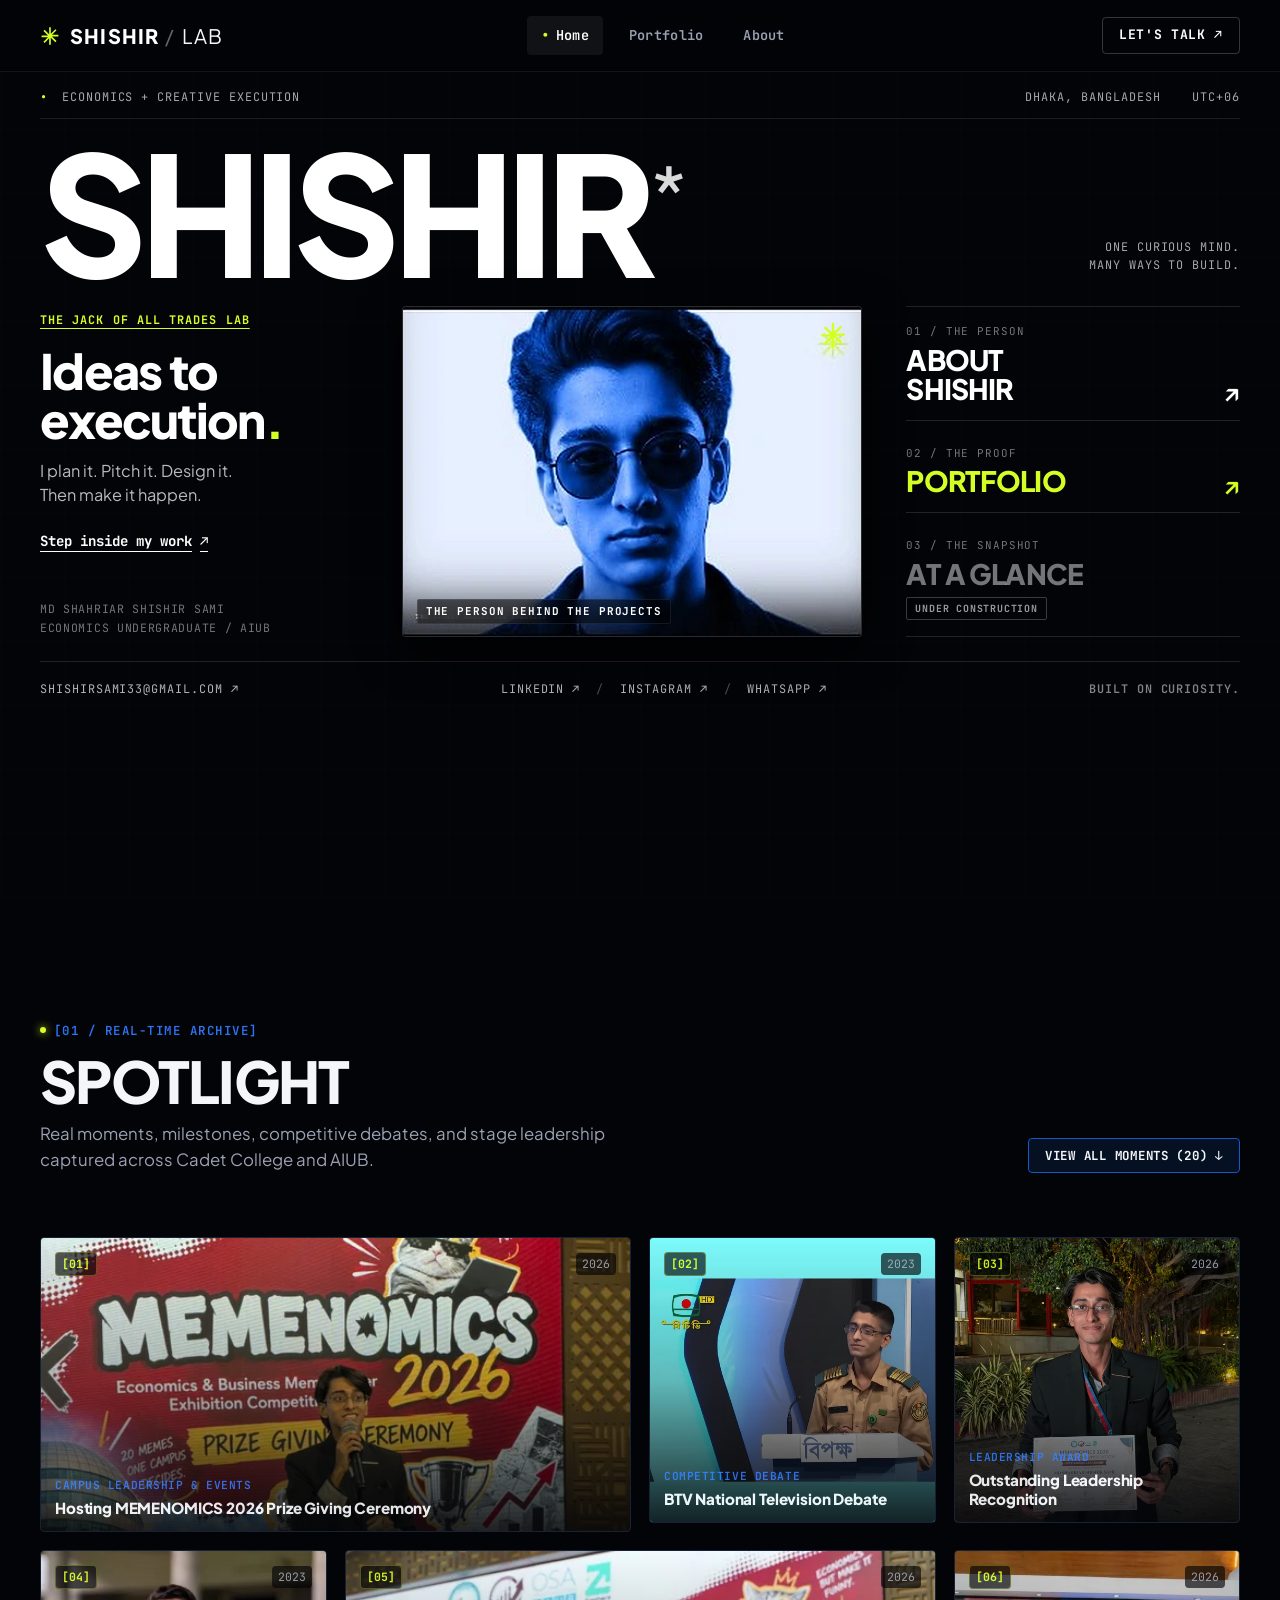
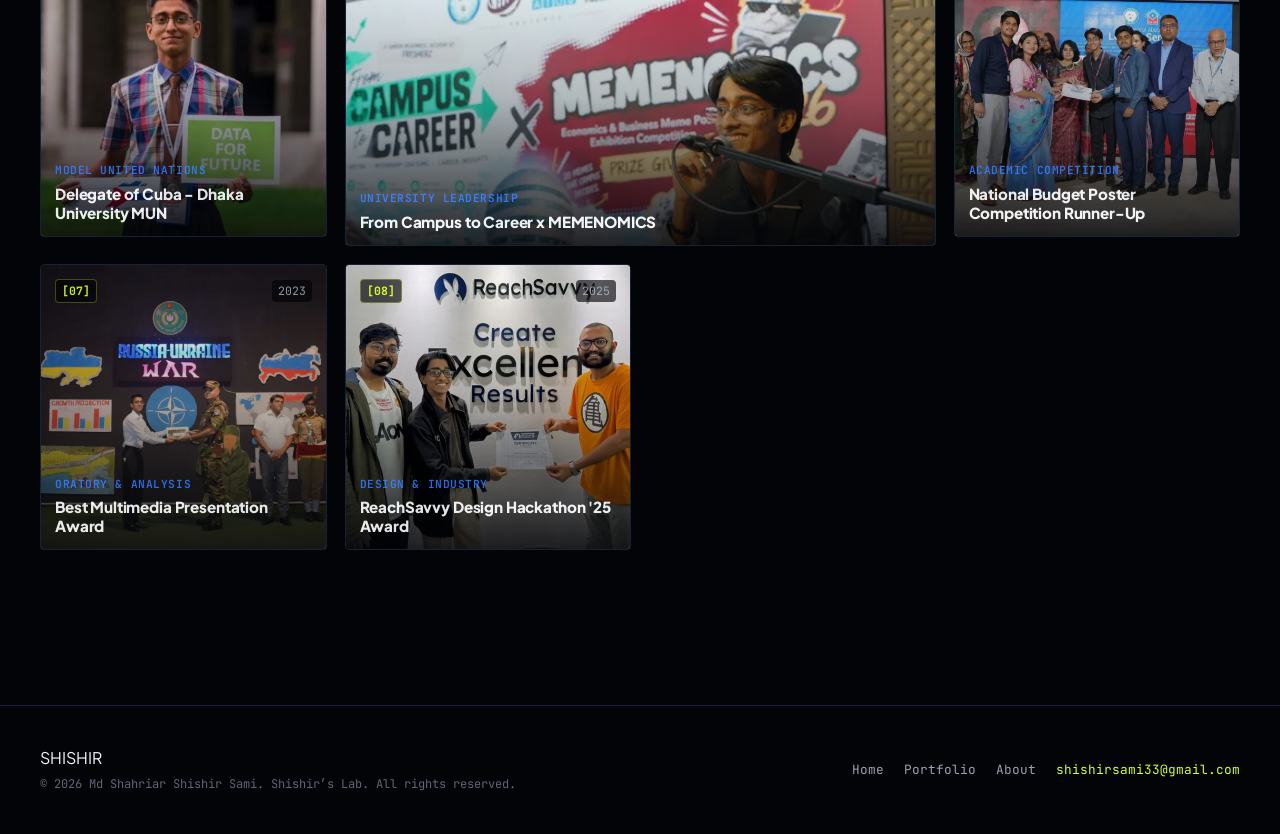
==== index.html @ 71275b8f "feat: complete launch-ready Shishir's Lab portfolio website with editorial landing page, full metada" ====
<!DOCTYPE html>
<html lang="en">
<head>
  <meta charset="UTF-8">
  <meta name="viewport" content="width=device-width, initial-scale=1.0">
  <title>Md Shahriar Shishir Sami — Shishir’s Lab</title>
  <meta name="description" content="Personal creative lab and portfolio of Md Shahriar Shishir Sami (Shishir). Economics undergraduate, strategy coordinator, debater, and creative director based in Dhaka, Bangladesh.">
  <meta name="keywords" content="Md Shahriar Shishir Sami, Shishir Sami, Shishir's Lab, Portfolio, Economics, AIUB, Creative Direction, Digital Operations, Research, Dhaka Bangladesh">
  <meta name="author" content="Md Shahriar Shishir Sami">
  <meta name="robots" content="index, follow">
  <link rel="canonical" href="https://www.shishirsami.com/">
  <meta name="theme-color" content="#030407">

  <!-- Launch-Ready Favicons -->
  <link rel="icon" type="image/svg+xml" href="favicon.svg">
  <link rel="icon" type="image/png" sizes="32x32" href="favicon-32x32.png">
  <link rel="icon" type="image/png" sizes="192x192" href="favicon.png">
  <link rel="apple-touch-icon" sizes="180x180" href="apple-touch-icon.png">
  <link rel="shortcut icon" href="favicon.ico">
  
  <!-- Open Graph / Facebook -->
  <meta property="og:type" content="website">
  <meta property="og:url" content="https://www.shishirsami.com/">
  <meta property="og:site_name" content="Shishir’s Lab">
  <meta property="og:title" content="Md Shahriar Shishir Sami — Shishir’s Lab">
  <meta property="og:description" content="Ideas to execution. Strategy, research, digital operations, and creative direction from Dhaka, Bangladesh.">
  <meta property="og:image" content="https://www.shishirsami.com/assets/img/hero/hero-portrait-editorial.jpg">
  <meta property="og:image:width" content="630">
  <meta property="og:image:height" content="452">
  <meta property="og:locale" content="en_US">
  
  <!-- Twitter Card -->
  <meta name="twitter:card" content="summary_large_image">
  <meta name="twitter:url" content="https://www.shishirsami.com/">
  <meta name="twitter:title" content="Md Shahriar Shishir Sami — Shishir’s Lab">
  <meta name="twitter:description" content="Ideas to execution. Strategy, research, digital operations, and creative direction from Dhaka, Bangladesh.">
  <meta name="twitter:image" content="https://www.shishirsami.com/assets/img/hero/hero-portrait-editorial.jpg">
  
  <link rel="stylesheet" href="css/style.css">
  <link rel="preconnect" href="https://fonts.googleapis.com">
  <link rel="preconnect" href="https://fonts.gstatic.com" crossorigin>
  <link href="https://fonts.googleapis.com/css2?family=JetBrains+Mono:wght@400;500;600;700;800&family=Plus+Jakarta+Sans:ital,wght@0,400;0,500;0,600;0,700;0,800;0,900;1,800;1,900&display=swap" rel="stylesheet">
</head>
<body class="page-home">

  <!-- Skippable Entrance Animation Overlay -->
  <div id="entranceOverlay" class="entrance-overlay" role="dialog" aria-modal="true" aria-label="Entrance Animation">
    <div class="entrance-card">
      <span class="entrance-sys">[SYS // INITIALIZE]</span>
      <h1 class="entrance-title">Entering Shishir’s Lab</h1>
      <p class="entrance-sub">Ideas to execution.</p>
      <div class="entrance-progress">
        <div class="entrance-bar"></div>
      </div>
      <button id="skipEntranceBtn" class="btn-skip-entrance" aria-label="Skip entrance animation">Skip Animation [ESC]</button>
    </div>
  </div>

  <!-- Site Navigation Header -->
  <header class="site-header" role="banner">
    <div class="container nav-container">
      
      <!-- Brand with Lime Spark -->
      <a href="index.html" class="brand-link" aria-label="Shishir's Lab Home">
        <svg class="brand-spark" viewBox="0 0 24 24" fill="#D4FF24" width="20" height="20" aria-hidden="true">
          <path d="M11 1.5h2v7.7l5.45-5.45 1.41 1.41-5.45 5.45h7.69v2h-7.7l5.46 5.46-1.41 1.41-5.46-5.46V22.5h-2v-7.7l-5.46 5.46-1.41-1.41 5.46-5.46H1.9v-2h7.7L4.14 5.92 5.55 4.51 11 9.96V1.5z"/>
        </svg>
        <span class="brand-text"><strong>SHISHIR</strong> <span class="brand-slash">/</span> LAB</span>
      </a>

      <!-- Primary Nav -->
      <nav class="nav-links" role="navigation" aria-label="Primary Navigation">
        <a href="index.html" class="nav-item active" aria-current="page"><span class="nav-dot">•</span> Home</a>
        <a href="portfolio.html" class="nav-item">Portfolio</a>
        <a href="about.html" class="nav-item">About</a>
      </nav>

      <!-- Right Action CTA -->
      <div class="nav-actions">
        <a href="mailto:shishirsami33@gmail.com" class="btn-nav-talk">Let's talk ↗</a>
      </div>

      <button class="mobile-nav-toggle" aria-label="Toggle Navigation Menu" aria-expanded="false">
        <span></span>
        <span></span>
        <span></span>
      </button>
    </div>
  </header>

  <main id="mainContent">
    
    <!-- Hero Section (Faithfully matching editorial reference) -->
    <section class="hero-section hero-section-editorial" aria-label="Hero Introduction">
      <div class="container hero-container-wide">
        
        <!-- 1. Masthead Strip -->
        <div class="hero-masthead-strip">
          <div class="strip-left">
            <span class="strip-bullet">•</span> ECONOMICS + CREATIVE EXECUTION
          </div>
          <div class="strip-right">
            DHAKA, BANGLADESH &nbsp;&nbsp; UTC+06
          </div>
        </div>

        <!-- 2. Giant Wordmark Row -->
        <div class="hero-wordmark-row">
          <div class="hero-wordmark-left">
            <h1 class="hero-wordmark-text">SHISHIR<span class="hero-wordmark-star">*</span></h1>
          </div>
          <div class="hero-wordmark-right">
            <div class="hero-wordmark-tagline">
              ONE CURIOUS MIND.<br>
              MANY WAYS TO BUILD.
            </div>
          </div>
        </div>

        <!-- 3. Asymmetric 3-Column Editorial Grid -->
        <div class="hero-editorial-grid">
          
          <!-- Column 1: Left Copy & Positioning -->
          <div class="hero-editorial-col hero-col-left">
            <div class="col-left-top">
              <span class="hero-kicker-label">THE JACK OF ALL TRADES LAB</span>
              <h2 class="hero-main-heading">
                Ideas to<br>
                execution<span class="dot-lime">.</span>
              </h2>
              <p class="hero-lead-text">
                I plan it. Pitch it. Design it.<br>
                Then make it happen.
              </p>
              <a href="#spotlight" class="hero-step-link">
                Step inside my work <span>↗</span>
              </a>
            </div>
            
            <div class="col-left-bottom">
              <div class="hero-student-meta">
                MD SHAHRIAR SHISHIR SAMI<br>
                ECONOMICS UNDERGRADUATE / AIUB
              </div>
            </div>
          </div>

          <!-- Column 2: Center Blue Portrait -->
          <div class="hero-editorial-col hero-col-center">
            <div class="hero-portrait-card">
              <picture>
                <source srcset="assets/img/hero/hero-portrait-editorial.webp" type="image/webp">
                <img class="hero-portrait-editorial-img" 
                     src="assets/img/hero/hero-portrait-editorial.jpg" 
                     alt="Md Shahriar Shishir Sami wearing round sunglasses in blue editorial lighting" 
                     width="630" height="452" fetchpriority="high">
              </picture>
              
              <!-- Acid Lime Spark Icon in Top Right -->
              <div class="portrait-spark-overlay" aria-hidden="true">
                <svg viewBox="0 0 24 24" fill="#D4FF24" width="28" height="28">
                  <path d="M11 1.5h2v7.7l5.45-5.45 1.41 1.41-5.45 5.45h7.69v2h-7.7l5.46 5.46-1.41 1.41-5.46-5.46V22.5h-2v-7.7l-5.46 5.46-1.41-1.41 5.46-5.46H1.9v-2h7.7L4.14 5.92 5.55 4.51 11 9.96V1.5z"/>
                </svg>
              </div>

              <!-- Monospace Caption in Bottom Left -->
              <div class="portrait-caption-overlay">
                THE PERSON BEHIND THE PROJECTS
              </div>
            </div>
          </div>

          <!-- Column 3: Right Stacked Choice Cards -->
          <div class="hero-editorial-col hero-col-right">
            
            <!-- Choice 01: About Shishir -->
            <a href="about.html" class="hero-choice-card">
              <span class="choice-tag-mono">01 / THE PERSON</span>
              <div class="choice-title-row">
                <span class="choice-title-lg">ABOUT<br>SHISHIR</span>
                <span class="choice-arrow-icon">↗</span>
              </div>
            </a>

            <!-- Choice 02: Portfolio (Highlighted in Acid Lime) -->
            <a href="portfolio.html" class="hero-choice-card is-portfolio">
              <span class="choice-tag-mono">02 / THE PROOF</span>
              <div class="choice-title-row">
                <span class="choice-title-lg text-lime">PORTFOLIO</span>
                <span class="choice-arrow-icon text-lime">↗</span>
              </div>
            </a>

            <!-- Choice 03: At a Glance (Under Construction State) -->
            <a href="#glance" class="hero-choice-card is-glance" data-open-glance aria-label="Shishir at a Glance - Currently Under Construction">
              <span class="choice-tag-mono">03 / THE SNAPSHOT</span>
              <div class="choice-title-row">
                <span class="choice-title-lg text-muted">AT A GLANCE</span>
              </div>
              <div class="construction-pill">UNDER CONSTRUCTION</div>
            </a>

          </div>

        </div>

        <!-- 4. Hero Bottom Ticker / Bar -->
        <div class="hero-bottom-ticker">
          <div class="ticker-left">
            <a href="mailto:shishirsami33@gmail.com" class="ticker-link">SHISHIRSAMI33@GMAIL.COM ↗</a>
          </div>
          <div class="ticker-center">
            <a href="https://www.linkedin.com/in/shishirsami" target="_blank" rel="noopener noreferrer" class="ticker-link">LINKEDIN ↗</a>
            <span class="ticker-divider">/</span>
            <a href="https://www.instagram.com" target="_blank" rel="noopener noreferrer" class="ticker-link">INSTAGRAM ↗</a>
            <span class="ticker-divider">/</span>
            <a href="https://wa.me/8801816729550" target="_blank" rel="noopener noreferrer" class="ticker-link">WHATSAPP ↗</a>
          </div>
          <div class="ticker-right">
            BUILT ON CURIOSITY.
          </div>
        </div>

      </div>
    </section>

    <!-- Spotlight Section (Immediately Below Hero) -->
    <section id="spotlight" class="section" aria-label="Spotlight Archive">
      <div class="container">
        
        <div class="section-head with-action">
          <div>
            <span class="eyebrow">[01 / REAL-TIME ARCHIVE]</span>
            <h2 class="headline-lg">SPOTLIGHT</h2>
            <p class="section-subline">
              Real moments, milestones, competitive debates, and stage leadership captured across Cadet College and AIUB.
            </p>
          </div>
          <div>
            <button id="toggleAllSpotlightBtn" class="btn btn-secondary btn-sm" aria-label="Expand all 20 spotlight moments">
              View all moments (20) ↓
            </button>
          </div>
        </div>

        <!-- Editorial Photo Grid (Populated dynamically by js/main.js using js/data.js) -->
        <div id="spotlightGrid" class="spotlight-grid" role="region" aria-label="Spotlight Photographs Grid">
          <!-- Populated dynamically -->
        </div>

      </div>
    </section>
  </main>

  <!-- Spotlight Lightbox Modal -->
  <div id="lightboxModal" class="lightbox-modal" role="dialog" aria-modal="true" aria-label="Photo Lightbox Viewer">
    <div class="lightbox-header">
      <span id="lightboxCounter" class="lightbox-counter mono">01 / 20</span>
      <button id="lightboxCloseBtn" class="lightbox-close" aria-label="Close Lightbox [ESC]">
        <svg width="20" height="20" viewBox="0 0 24 24" fill="none" stroke="currentColor" stroke-width="2.5"><path d="M18 6L6 18M6 6l12 12"/></svg>
      </button>
    </div>

    <div class="lightbox-body">
      <button id="lightboxPrevBtn" class="lightbox-nav-btn lightbox-prev" aria-label="Previous Photo [Arrow Left]">
        <svg width="24" height="24" viewBox="0 0 24 24" fill="none" stroke="currentColor" stroke-width="2.5"><path d="M15 18l-6-6 6-6"/></svg>
      </button>

      <div class="lightbox-media-wrapper">
        <img id="lightboxImg" class="lightbox-image" src="" alt="Spotlight photograph">
      </div>

      <button id="lightboxNextBtn" class="lightbox-nav-btn lightbox-next" aria-label="Next Photo [Arrow Right]">
        <svg width="24" height="24" viewBox="0 0 24 24" fill="none" stroke="currentColor" stroke-width="2.5"><path d="M9 18l6-6-6-6"/></svg>
      </button>

      <div class="lightbox-caption-box">
        <h3 id="lightboxTitle" class="lightbox-title"></h3>
        <p id="lightboxDesc" class="lightbox-desc"></p>
      </div>
    </div>
  </div>

  <!-- "Shishir at a Glance" Under Construction Modal -->
  <div id="glanceModal" class="modal-backdrop" role="dialog" aria-modal="true" aria-label="Shishir at a Glance Under Construction Notice">
    <div class="modal-sheet">
      <div class="modal-sheet-header">
        <div style="display: flex; align-items: center; gap: 10px;">
          <span style="font-size: 0.75rem; color: var(--lime); border: 1px solid var(--lime); padding: 2px 8px; border-radius: var(--radius-sm);" class="mono">STATUS: IN DEVELOPMENT</span>
          <h2 class="modal-sheet-title">Shishir at a Glance</h2>
        </div>
        <button class="modal-close-btn" aria-label="Close Modal">✕</button>
      </div>

      <div class="modal-sheet-content">
        <div style="background: var(--bg-surface); border: 1px solid var(--border-subtle); padding: 20px; border-radius: var(--radius-sm);">
          <p class="modal-desc-body" style="margin-bottom: 16px;">
            The interactive executive dashboard and quick-scan data module is currently under construction. In the meantime, you can review verified highlights below or explore the full portfolio and resume:
          </p>

          <div class="modal-meta-grid" style="margin-bottom: 20px;">
            <div class="modal-meta-item">
              <strong>Academic Discipline</strong>
              <span>Economics Undergraduate, AIUB</span>
            </div>
            <div class="modal-meta-item">
              <strong>National Standing</strong>
              <span>3rd Place, Stockholm Junior Water Prize</span>
            </div>
            <div class="modal-meta-item">
              <strong>Campus Leadership</strong>
              <span>Lead Organizer, MEMENOMICS 2026 (700+ Students)</span>
            </div>
            <div class="modal-meta-item">
              <strong>Verified Assets</strong>
              <span>152 Documented Projects, Pitch Decks &amp; Systems</span>
            </div>
          </div>

          <div class="modal-action-bar">
            <a href="portfolio.html" class="btn btn-primary btn-sm">Explore Portfolio (152 Items) →</a>
            <a href="about.html" class="btn btn-secondary btn-sm">Read Full About &amp; CV →</a>
          </div>
        </div>
      </div>
    </div>
  </div>

  <!-- Site Footer -->
  <footer class="site-footer" role="contentinfo">
    <div class="container footer-container">
      <div class="footer-brand">
        <span class="brand-wordmark">SHISHIR</span>
        <span class="footer-copy">© 2026 Md Shahriar Shishir Sami. Shishir’s Lab. All rights reserved.</span>
      </div>
      <div class="footer-links">
        <a href="index.html" class="footer-link">Home</a>
        <a href="portfolio.html" class="footer-link">Portfolio</a>
        <a href="about.html" class="footer-link">About</a>
        <a href="mailto:shishirsami33@gmail.com" class="footer-link text-lime">shishirsami33@gmail.com</a>
      </div>
    </div>
  </footer>

  <!-- Scripts -->
  <script src="js/data.js"></script>
  <script src="js/main.js"></script>
</body>
</html>
---- css/style.css ----
/* ==========================================================================
   SHISHIR'S LAB - DESIGN SYSTEM & STYLESHEET
   Midnight Black #030407 | Electric Cobalt #1558C9 | Acid Lime #D4FF24
   ========================================================================== */

:root {
  --bg-main: #030407;
  --bg-surface: #080B12;
  --bg-card: #0D121D;
  --bg-card-hover: #121826;
  --border-subtle: #182236;
  --border-strong: #22314D;
  
  --cobalt: #1558C9;
  --cobalt-light: #2D74F5;
  --cobalt-glow: rgba(21, 88, 201, 0.35);
  --cobalt-subtle: rgba(21, 88, 201, 0.12);
  
  --lime: #D4FF24;
  --lime-dark: #A6CE00;
  --lime-glow: rgba(212, 255, 36, 0.3);
  --lime-subtle: rgba(212, 255, 36, 0.1);
  
  --text-primary: #F5F6F9;
  --text-secondary: #9AA1B2;
  --text-muted: #5E6678;
  --text-accent: #D4FF24;
  
  --font-sans: 'Plus Jakarta Sans', -apple-system, BlinkMacSystemFont, 'Segoe UI', Roboto, Helvetica, Arial, sans-serif;
  --font-mono: 'JetBrains Mono', ui-monospace, SFMono-Regular, Menlo, Monaco, Consolas, monospace;
  
  --radius-sm: 4px;
  --radius-md: 8px;
  --radius-lg: 14px;
  --radius-full: 9999px;
  
  --container-max: 1360px;
  --nav-height: 72px;
  --transition-fast: 0.18s cubic-bezier(0.16, 1, 0.3, 1);
  --transition-normal: 0.3s cubic-bezier(0.16, 1, 0.3, 1);
  --transition-slow: 0.5s cubic-bezier(0.16, 1, 0.3, 1);
}

/* --------------------------------------------------------------------------
   CSS Reset & Base
   -------------------------------------------------------------------------- */
*, *::before, *::after {
  box-sizing: border-box;
  margin: 0;
  padding: 0;
}

html {
  font-size: 16px;
  scroll-behavior: smooth;
  -webkit-text-size-adjust: 100%;
  background-color: var(--bg-main);
  color: var(--text-primary);
}

body {
  font-family: var(--font-sans);
  background-color: var(--bg-main);
  color: var(--text-primary);
  line-height: 1.55;
  overflow-x: hidden;
  min-height: 100vh;
  position: relative;
  -webkit-font-smoothing: antialiased;
  -moz-osx-font-smoothing: grayscale;
}

/* Subtle grid background */
body::before {
  content: '';
  position: fixed;
  top: 0;
  left: 0;
  width: 100vw;
  height: 100vh;
  background-image: 
    linear-gradient(to right, rgba(21, 88, 201, 0.03) 1px, transparent 1px),
    linear-gradient(to bottom, rgba(21, 88, 201, 0.03) 1px, transparent 1px);
  background-size: 64px 64px;
  pointer-events: none;
  z-index: 0;
}

img, video {
  max-width: 100%;
  height: auto;
  display: block;
}

a {
  color: inherit;
  text-decoration: none;
  transition: color var(--transition-fast);
}

button {
  font-family: inherit;
  cursor: pointer;
  border: none;
  background: none;
  color: inherit;
}

ul, ol {
  list-style: none;
}

::selection {
  background: var(--lime);
  color: #030407;
}

/* --------------------------------------------------------------------------
   Typography Utility
   -------------------------------------------------------------------------- */
.mono {
  font-family: var(--font-mono);
  letter-spacing: -0.01em;
}

.eyebrow {
  font-family: var(--font-mono);
  font-size: 0.78rem;
  font-weight: 600;
  text-transform: uppercase;
  letter-spacing: 0.12em;
  color: var(--cobalt-light);
  display: inline-flex;
  align-items: center;
  gap: 8px;
  margin-bottom: 12px;
}

.eyebrow::before {
  content: '';
  display: inline-block;
  width: 6px;
  height: 6px;
  background-color: var(--lime);
  border-radius: 50%;
  box-shadow: 0 0 8px var(--lime);
}

.headline-xl {
  font-size: clamp(2.4rem, 6.5vw, 5.2rem);
  font-weight: 900;
  line-height: 0.96;
  letter-spacing: -0.035em;
  text-transform: uppercase;
  color: var(--text-primary);
}

.headline-lg {
  font-size: clamp(2rem, 4.5vw, 3.6rem);
  font-weight: 900;
  line-height: 1.02;
  letter-spacing: -0.03em;
  text-transform: uppercase;
}

.headline-md {
  font-size: clamp(1.4rem, 2.5vw, 2.2rem);
  font-weight: 800;
  line-height: 1.15;
  letter-spacing: -0.02em;
}

.headline-sm {
  font-size: 1.25rem;
  font-weight: 700;
  line-height: 1.3;
  letter-spacing: -0.01em;
}

.lead-text {
  font-size: clamp(1.05rem, 1.4vw, 1.3rem);
  color: var(--text-secondary);
  line-height: 1.5;
  max-width: 620px;
}

.text-lime {
  color: var(--lime) !important;
}

.text-cobalt {
  color: var(--cobalt-light) !important;
}

/* --------------------------------------------------------------------------
   Layout Containers & Grid
   -------------------------------------------------------------------------- */
.container {
  width: 100%;
  max-width: var(--container-max);
  margin-left: auto;
  margin-right: auto;
  padding-left: clamp(16px, 4vw, 40px);
  padding-right: clamp(16px, 4vw, 40px);
  position: relative;
  z-index: 1;
}

.section {
  padding-top: clamp(60px, 9vw, 120px);
  padding-bottom: clamp(60px, 9vw, 120px);
  position: relative;
}

.section-head {
  margin-bottom: clamp(32px, 5vw, 64px);
  position: relative;
}

.section-head.with-action {
  display: flex;
  justify-content: space-between;
  align-items: flex-end;
  gap: 24px;
  flex-wrap: wrap;
}

.section-subline {
  font-size: 1.05rem;
  color: var(--text-secondary);
  max-width: 600px;
  margin-top: 10px;
}

/* --------------------------------------------------------------------------
   Header & Navigation
   -------------------------------------------------------------------------- */
.site-header {
  position: fixed;
  top: 0;
  left: 0;
  width: 100%;
  height: var(--nav-height);
  background-color: rgba(3, 4, 7, 0.85);
  backdrop-filter: blur(16px);
  -webkit-backdrop-filter: blur(16px);
  border-bottom: 1px solid rgba(24, 34, 54, 0.6);
  z-index: 100;
  transition: border-color var(--transition-normal);
}

.site-header.scrolled {
  border-bottom-color: var(--cobalt-glow);
  box-shadow: 0 8px 32px rgba(0, 0, 0, 0.6);
}

.nav-container {
  height: 100%;
  display: flex;
  align-items: center;
  justify-content: space-between;
}

.brand-link {
  display: flex;
  align-items: center;
  gap: 10px;
  text-decoration: none;
}

.brand-spark {
  display: inline-block;
  vertical-align: middle;
  flex-shrink: 0;
  transition: transform var(--transition-fast);
}

.brand-link:hover .brand-spark {
  transform: rotate(45deg);
}

.brand-text {
  font-family: var(--font-sans);
  font-size: 1.25rem;
  letter-spacing: 0.06em;
  color: var(--text-primary);
  text-transform: uppercase;
  display: inline-flex;
  align-items: center;
  gap: 6px;
}

.brand-text strong {
  font-weight: 900;
  color: #FFFFFF;
}

.brand-slash {
  color: rgba(255, 255, 255, 0.4);
  font-weight: 400;
}

.brand-text .brand-lab,
.brand-badge {
  font-family: var(--font-mono);
  font-size: 0.85rem;
  font-weight: 700;
  color: rgba(255, 255, 255, 0.8);
  letter-spacing: 0.08em;
}

.nav-links {
  display: flex;
  align-items: center;
  gap: 12px;
}

.nav-item {
  font-family: var(--font-mono);
  font-size: 0.85rem;
  font-weight: 600;
  color: var(--text-secondary);
  padding: 8px 14px;
  border-radius: var(--radius-sm);
  transition: all var(--transition-fast);
  text-transform: capitalize;
  letter-spacing: 0.02em;
  position: relative;
  display: inline-flex;
  align-items: center;
  gap: 6px;
}

.nav-dot {
  color: var(--lime);
  font-weight: 900;
  font-size: 0.9rem;
}

.nav-item:hover {
  color: var(--text-primary);
  background-color: rgba(255, 255, 255, 0.04);
}

.nav-item.active {
  color: #FFFFFF;
  background-color: rgba(255, 255, 255, 0.06);
}

.nav-actions {
  display: flex;
  align-items: center;
  gap: 12px;
}

.btn-nav-talk,
.btn-nav-cta {
  font-family: var(--font-mono);
  font-size: 0.82rem;
  font-weight: 700;
  text-transform: uppercase;
  letter-spacing: 0.05em;
  padding: 7px 16px;
  background-color: transparent;
  color: #FFFFFF;
  border-radius: var(--radius-sm);
  border: 1px solid rgba(255, 255, 255, 0.2);
  transition: all var(--transition-fast);
  text-decoration: none;
  display: inline-flex;
  align-items: center;
  gap: 6px;
}

.btn-nav-talk:hover,
.btn-nav-cta:hover {
  border-color: var(--lime);
  color: var(--lime);
  background-color: rgba(212, 255, 36, 0.08);
  transform: translateY(-1px);
}

/* Mobile Nav Toggle */
.mobile-nav-toggle {
  display: none;
  flex-direction: column;
  justify-content: center;
  align-items: center;
  width: 42px;
  height: 42px;
  background: var(--bg-surface);
  border: 1px solid var(--border-subtle);
  border-radius: var(--radius-sm);
  gap: 5px;
  z-index: 101;
}

.mobile-nav-toggle span {
  width: 22px;
  height: 2px;
  background-color: var(--text-primary);
  transition: all var(--transition-fast);
}

.mobile-nav-toggle.active span:nth-child(1) {
  transform: translateY(7px) rotate(45deg);
  background-color: var(--lime);
}

.mobile-nav-toggle.active span:nth-child(2) {
  opacity: 0;
}

.mobile-nav-toggle.active span:nth-child(3) {
  transform: translateY(-7px) rotate(-45deg);
  background-color: var(--lime);
}

/* --------------------------------------------------------------------------
   Buttons & Interactive Elements
   -------------------------------------------------------------------------- */
.btn {
  font-family: var(--font-mono);
  font-size: 0.88rem;
  font-weight: 700;
  text-transform: uppercase;
  letter-spacing: 0.06em;
  padding: 13px 26px;
  border-radius: var(--radius-sm);
  display: inline-flex;
  align-items: center;
  justify-content: center;
  gap: 10px;
  transition: all var(--transition-fast);
  cursor: pointer;
  text-decoration: none;
  white-space: nowrap;
}

.btn-primary {
  background-color: var(--lime);
  color: #030407;
  border: 1px solid var(--lime);
  box-shadow: 0 4px 20px var(--lime-glow);
}

.btn-primary:hover {
  background-color: #ffffff;
  border-color: #ffffff;
  color: #030407;
  transform: translateY(-2px);
  box-shadow: 0 6px 24px rgba(255, 255, 255, 0.3);
}

.btn-secondary {
  background-color: rgba(21, 88, 201, 0.15);
  color: var(--text-primary);
  border: 1px solid var(--cobalt);
}

.btn-secondary:hover {
  background-color: var(--cobalt);
  color: #ffffff;
  transform: translateY(-2px);
  box-shadow: 0 6px 20px var(--cobalt-glow);
}

.btn-outline {
  background-color: transparent;
  color: var(--text-primary);
  border: 1px solid var(--border-strong);
}

.btn-outline:hover {
  border-color: var(--text-primary);
  background-color: rgba(255, 255, 255, 0.05);
  transform: translateY(-2px);
}

.btn-sm {
  padding: 8px 16px;
  font-size: 0.78rem;
}

.btn-lg {
  padding: 16px 36px;
  font-size: 1rem;
}

/* --------------------------------------------------------------------------
   Entrance Animation Overlay ("Entering Shishir’s Lab")
   -------------------------------------------------------------------------- */
.entrance-overlay {
  position: fixed;
  inset: 0;
  background-color: #030407;
  z-index: 9999;
  display: flex;
  flex-direction: column;
  justify-content: center;
  align-items: center;
  transition: opacity 0.5s ease, visibility 0.5s ease;
  pointer-events: auto;
}

.entrance-overlay.hidden {
  opacity: 0;
  visibility: hidden;
  pointer-events: none;
}

.entrance-card {
  max-width: 480px;
  width: 90%;
  padding: 36px 32px;
  background: #070B12;
  border: 1px solid var(--cobalt);
  border-radius: var(--radius-md);
  box-shadow: 0 0 50px rgba(21, 88, 201, 0.35);
  position: relative;
  text-align: center;
}

.entrance-card::before, .entrance-card::after {
  content: '';
  position: absolute;
  width: 12px;
  height: 12px;
  border-color: var(--lime);
  border-style: solid;
}
.entrance-card::before {
  top: -1px;
  left: -1px;
  border-width: 2px 0 0 2px;
}
.entrance-card::after {
  bottom: -1px;
  right: -1px;
  border-width: 0 2px 2px 0;
}

.entrance-sys {
  font-family: var(--font-mono);
  font-size: 0.75rem;
  color: var(--lime);
  letter-spacing: 0.15em;
  margin-bottom: 12px;
  display: block;
}

.entrance-title {
  font-size: 1.8rem;
  font-weight: 900;
  letter-spacing: -0.02em;
  color: var(--text-primary);
  text-transform: uppercase;
  margin-bottom: 8px;
}

.entrance-sub {
  font-size: 0.95rem;
  color: var(--text-secondary);
  margin-bottom: 24px;
}

.entrance-progress {
  width: 100%;
  height: 3px;
  background: var(--border-subtle);
  border-radius: var(--radius-full);
  overflow: hidden;
  margin-bottom: 20px;
}

.entrance-bar {
  height: 100%;
  width: 0%;
  background: linear-gradient(90deg, var(--cobalt), var(--lime));
  animation: entranceProgress 1.4s cubic-bezier(0.16, 1, 0.3, 1) forwards;
}

@keyframes entranceProgress {
  0% { width: 0%; }
  100% { width: 100%; }
}

.btn-skip-entrance {
  font-family: var(--font-mono);
  font-size: 0.75rem;
  color: var(--text-muted);
  text-transform: uppercase;
  letter-spacing: 0.1em;
  padding: 6px 14px;
  border: 1px solid var(--border-subtle);
  border-radius: var(--radius-sm);
  transition: all var(--transition-fast);
}

.btn-skip-entrance:hover {
  color: var(--text-primary);
  border-color: var(--text-secondary);
}

/* --------------------------------------------------------------------------
   Home Hero Section — Editorial Direction
   -------------------------------------------------------------------------- */
.hero-container-wide {
  max-width: 1400px;
}

.hero-section-editorial {
  min-height: 100vh;
  min-height: 100dvh;
  padding-top: calc(var(--nav-height) + 16px);
  padding-bottom: 24px;
  display: flex;
  flex-direction: column;
  justify-content: flex-start;
  position: relative;
}

/* 1. Masthead Strip */
.hero-masthead-strip {
  display: flex;
  justify-content: space-between;
  align-items: center;
  border-bottom: 1px solid rgba(255, 255, 255, 0.1);
  padding-bottom: 12px;
  margin-bottom: 20px;
  font-family: var(--font-mono);
  font-size: 0.74rem;
  letter-spacing: 0.08em;
  text-transform: uppercase;
  color: rgba(255, 255, 255, 0.65);
}

.strip-bullet {
  color: var(--lime);
  margin-right: 6px;
  font-weight: 800;
}

/* 2. Giant Wordmark Row */
.hero-wordmark-row {
  display: flex;
  justify-content: space-between;
  align-items: flex-end;
  margin-bottom: 24px;
  gap: 24px;
}

.hero-wordmark-left {
  flex: 1;
}

.hero-wordmark-text {
  font-family: var(--font-sans);
  font-size: clamp(4.4rem, 13vw, 11rem);
  font-weight: 900;
  line-height: 0.86;
  letter-spacing: -0.05em;
  color: #FFFFFF;
  text-transform: uppercase;
  margin: 0;
  user-select: none;
}

.hero-wordmark-star {
  font-size: 0.45em;
  vertical-align: super;
  font-weight: 400;
  margin-left: 2px;
  color: rgba(255, 255, 255, 0.85);
}

.hero-wordmark-tagline {
  font-family: var(--font-mono);
  font-size: 0.74rem;
  letter-spacing: 0.08em;
  text-transform: uppercase;
  line-height: 1.5;
  color: rgba(255, 255, 255, 0.65);
  text-align: right;
  padding-bottom: 8px;
  white-space: nowrap;
}

/* 3. Asymmetrical 3-Column Editorial Grid */
.hero-editorial-grid {
  display: grid;
  grid-template-columns: minmax(250px, 1fr) minmax(340px, 1.45fr) minmax(270px, 1.05fr);
  gap: clamp(24px, 3.5vw, 44px);
  align-items: stretch;
  margin-bottom: 24px;
}

/* Column 1: Left */
.hero-col-left {
  display: flex;
  flex-direction: column;
  justify-content: space-between;
}

.hero-kicker-label {
  display: inline-block;
  font-family: var(--font-mono);
  font-size: 0.74rem;
  font-weight: 700;
  color: var(--lime);
  letter-spacing: 0.09em;
  text-transform: uppercase;
  text-decoration: underline;
  text-underline-offset: 4px;
  margin-bottom: 16px;
}

.hero-main-heading {
  font-family: var(--font-sans);
  font-size: clamp(2.4rem, 3.8vw, 3.8rem);
  font-weight: 900;
  line-height: 1.02;
  letter-spacing: -0.035em;
  color: #FFFFFF;
  margin: 0 0 14px 0;
}

.dot-lime {
  color: var(--lime);
}

.hero-lead-text {
  font-family: var(--font-sans);
  font-size: 1.02rem;
  line-height: 1.45;
  color: rgba(255, 255, 255, 0.72);
  margin-bottom: 22px;
}

.hero-step-link {
  display: inline-flex;
  align-items: center;
  gap: 8px;
  font-family: var(--font-mono);
  font-size: 0.88rem;
  font-weight: 700;
  color: #FFFFFF;
  text-decoration: underline;
  text-underline-offset: 5px;
  transition: color var(--transition-fast);
}

.hero-step-link:hover {
  color: var(--lime);
}

.hero-student-meta {
  font-family: var(--font-mono);
  font-size: 0.72rem;
  line-height: 1.6;
  letter-spacing: 0.06em;
  text-transform: uppercase;
  color: rgba(255, 255, 255, 0.45);
  margin-top: 32px;
}

/* Column 2: Center Blue Portrait */
.hero-col-center {
  display: flex;
  align-items: center;
  justify-content: center;
}

.hero-portrait-card {
  position: relative;
  border-radius: 4px;
  overflow: hidden;
  border: 1px solid rgba(255, 255, 255, 0.14);
  box-shadow: 0 14px 44px rgba(0, 0, 0, 0.75);
  aspect-ratio: 630 / 452;
  width: 100%;
  max-width: 540px;
  background: #040810;
}

.hero-portrait-editorial-img {
  width: 100%;
  height: 100%;
  object-fit: cover;
  display: block;
  transition: transform var(--transition-slow);
}

.hero-portrait-card:hover .hero-portrait-editorial-img {
  transform: scale(1.02);
}

.portrait-spark-overlay {
  position: absolute;
  top: 14px;
  right: 14px;
  z-index: 2;
  pointer-events: none;
}

.portrait-caption-overlay {
  position: absolute;
  bottom: 12px;
  left: 14px;
  font-family: var(--font-mono);
  font-size: 0.68rem;
  font-weight: 700;
  letter-spacing: 0.08em;
  color: #FFFFFF;
  text-transform: uppercase;
  text-shadow: 0 2px 10px rgba(0, 0, 0, 0.9);
  z-index: 2;
  background: rgba(3, 4, 7, 0.55);
  padding: 3px 8px;
  border-radius: 2px;
  backdrop-filter: blur(6px);
  -webkit-backdrop-filter: blur(6px);
  border: 1px solid rgba(255, 255, 255, 0.08);
}

/* Column 3: Right Stacked Choice Cards */
.hero-col-right {
  display: flex;
  flex-direction: column;
  justify-content: space-between;
}

.hero-choice-card {
  display: block;
  text-decoration: none;
  padding: 16px 0;
  border-bottom: 1px solid rgba(255, 255, 255, 0.12);
  transition: all 0.2s ease;
  cursor: pointer;
}

.hero-choice-card:first-child {
  border-top: 1px solid rgba(255, 255, 255, 0.12);
}

.hero-choice-card:hover .choice-arrow-icon {
  transform: translate(4px, -4px);
}

.hero-choice-card:hover .choice-title-lg {
  color: var(--lime);
}

.choice-tag-mono {
  display: block;
  font-family: var(--font-mono);
  font-size: 0.68rem;
  color: rgba(255, 255, 255, 0.45);
  letter-spacing: 0.08em;
  text-transform: uppercase;
  margin-bottom: 6px;
}

.choice-title-row {
  display: flex;
  justify-content: space-between;
  align-items: flex-end;
  gap: 12px;
}

.choice-title-lg {
  font-family: var(--font-sans);
  font-size: clamp(1.7rem, 2.2vw, 2.4rem);
  font-weight: 900;
  line-height: 1.02;
  letter-spacing: -0.03em;
  color: #FFFFFF;
  text-transform: uppercase;
  transition: color 0.2s ease;
}

.choice-arrow-icon {
  font-size: 1.6rem;
  font-weight: 600;
  line-height: 1;
  color: #FFFFFF;
  transition: transform var(--transition-fast), color var(--transition-fast);
}

.hero-choice-card.is-portfolio .choice-title-lg,
.hero-choice-card.is-portfolio .choice-arrow-icon {
  color: var(--lime) !important;
}

.hero-choice-card.is-glance .choice-title-lg {
  color: rgba(255, 255, 255, 0.45);
}

.hero-choice-card.is-glance:hover .choice-title-lg {
  color: var(--text-primary);
}

.construction-pill {
  display: inline-block;
  font-family: var(--font-mono);
  font-size: 0.62rem;
  font-weight: 700;
  color: rgba(255, 255, 255, 0.6);
  border: 1px solid rgba(255, 255, 255, 0.22);
  padding: 3px 8px;
  border-radius: 2px;
  text-transform: uppercase;
  letter-spacing: 0.08em;
  margin-top: 8px;
}

/* 4. Hero Bottom Ticker / Footer Row */
.hero-bottom-ticker {
  border-top: 1px solid rgba(255, 255, 255, 0.12);
  padding-top: 18px;
  padding-bottom: 18px;
  display: flex;
  justify-content: space-between;
  align-items: center;
  font-family: var(--font-mono);
  font-size: 0.74rem;
  letter-spacing: 0.08em;
  text-transform: uppercase;
  color: rgba(255, 255, 255, 0.6);
  flex-wrap: wrap;
  gap: 16px;
}

.ticker-link {
  color: rgba(255, 255, 255, 0.7);
  text-decoration: none;
  transition: color var(--transition-fast);
}

.ticker-link:hover {
  color: var(--lime);
}

.ticker-divider {
  color: rgba(255, 255, 255, 0.3);
  margin: 0 8px;
}

.ticker-right {
  color: rgba(255, 255, 255, 0.5);
  font-weight: 600;
}

/* Hero Portrait Frame */
.hero-visual {
  position: relative;
  display: flex;
  justify-content: center;
}

.portrait-frame {
  position: relative;
  width: 100%;
  max-width: 440px;
  aspect-ratio: 1 / 1;
  border: 1px solid var(--cobalt);
  background: #080C14;
  box-shadow: 0 0 50px rgba(21, 88, 201, 0.25);
  overflow: hidden;
}

.portrait-frame::before, .portrait-frame::after {
  content: '';
  position: absolute;
  width: 16px;
  height: 16px;
  border-color: var(--lime);
  border-style: solid;
  z-index: 3;
  pointer-events: none;
}
.portrait-frame::before {
  top: 0;
  left: 0;
  border-width: 3px 0 0 3px;
}
.portrait-frame::after {
  bottom: 0;
  right: 0;
  border-width: 0 3px 3px 0;
}

.portrait-img {
  width: 100%;
  height: 100%;
  object-fit: cover;
  object-position: center 20%;
  filter: contrast(1.05) brightness(0.98);
  transition: transform var(--transition-slow);
}

.portrait-frame:hover .portrait-img {
  transform: scale(1.03);
}

.portrait-overlay-tag {
  position: absolute;
  bottom: 12px;
  left: 12px;
  right: 12px;
  background: rgba(3, 4, 7, 0.88);
  backdrop-filter: blur(8px);
  border: 1px solid var(--border-subtle);
  padding: 8px 12px;
  display: flex;
  justify-content: space-between;
  align-items: center;
  z-index: 2;
}

.portrait-tag-left {
  font-family: var(--font-mono);
  font-size: 0.72rem;
  font-weight: 700;
  color: var(--text-primary);
  text-transform: uppercase;
}

.portrait-tag-right {
  font-family: var(--font-mono);
  font-size: 0.68rem;
  color: var(--lime);
}

/* Scroll indicator */
.scroll-indicator {
  display: flex;
  align-items: center;
  gap: 10px;
  font-family: var(--font-mono);
  font-size: 0.75rem;
  font-weight: 600;
  color: var(--text-muted);
  text-transform: uppercase;
  letter-spacing: 0.1em;
  margin-top: 32px;
  transition: color var(--transition-fast);
}

.scroll-indicator:hover {
  color: var(--lime);
}

.scroll-indicator svg {
  animation: bounceDown 1.8s infinite;
}

@keyframes bounceDown {
  0%, 100% { transform: translateY(0); }
  50% { transform: translateY(6px); }
}

/* --------------------------------------------------------------------------
   Spotlight Section (Editorial Photo Grid & Lightbox)
   -------------------------------------------------------------------------- */
.spotlight-grid {
  display: grid;
  grid-template-columns: repeat(4, 1fr);
  gap: 18px;
  margin-bottom: 40px;
}

.spotlight-card {
  position: relative;
  background: var(--bg-surface);
  border: 1px solid var(--border-subtle);
  border-radius: var(--radius-sm);
  overflow: hidden;
  cursor: pointer;
  aspect-ratio: 1 / 1;
  transition: all var(--transition-normal);
}

.spotlight-card:hover {
  border-color: var(--cobalt-light);
  transform: translateY(-4px);
  box-shadow: 0 12px 32px rgba(0, 0, 0, 0.7), 0 0 20px var(--cobalt-glow);
}

/* Deliberate editorial rhythm: featured items span 2 columns on desktop */
.spotlight-card.featured-wide {
  grid-column: span 2;
  aspect-ratio: 2 / 1;
}

.spotlight-thumb {
  width: 100%;
  height: 100%;
  object-fit: cover;
  object-position: center 25%;
  transition: transform var(--transition-slow);
}

.spotlight-card:hover .spotlight-thumb {
  transform: scale(1.05);
}

.spotlight-card-overlay {
  position: absolute;
  inset: 0;
  background: linear-gradient(to top, rgba(3, 4, 7, 0.95) 0%, rgba(3, 4, 7, 0.3) 50%, transparent 100%);
  display: flex;
  flex-direction: column;
  justify-content: space-between;
  padding: 14px;
  opacity: 0.92;
  transition: opacity var(--transition-fast);
}

.spotlight-card:hover .spotlight-card-overlay {
  opacity: 1;
}

.spotlight-badge-row {
  display: flex;
  justify-content: space-between;
  align-items: center;
}

.spotlight-index {
  font-family: var(--font-mono);
  font-size: 0.72rem;
  font-weight: 700;
  color: var(--lime);
  background: rgba(3, 4, 7, 0.7);
  padding: 2px 6px;
  border-radius: var(--radius-sm);
  border: 1px solid rgba(212, 255, 36, 0.3);
}

.spotlight-year {
  font-family: var(--font-mono);
  font-size: 0.72rem;
  color: var(--text-secondary);
  background: rgba(3, 4, 7, 0.7);
  padding: 2px 6px;
  border-radius: var(--radius-sm);
}

.spotlight-info {
  display: flex;
  flex-direction: column;
  gap: 4px;
}

.spotlight-category {
  font-family: var(--font-mono);
  font-size: 0.7rem;
  font-weight: 600;
  color: var(--cobalt-light);
  text-transform: uppercase;
  letter-spacing: 0.05em;
}

.spotlight-title {
  font-size: 0.95rem;
  font-weight: 800;
  color: var(--text-primary);
  line-height: 1.25;
  letter-spacing: -0.01em;
}

.spotlight-actions {
  display: flex;
  justify-content: center;
  margin-top: 16px;
}

/* Lightbox Modal */
.lightbox-modal {
  position: fixed;
  inset: 0;
  background: rgba(3, 4, 7, 0.94);
  backdrop-filter: blur(20px);
  -webkit-backdrop-filter: blur(20px);
  z-index: 1000;
  display: flex;
  flex-direction: column;
  justify-content: center;
  align-items: center;
  padding: clamp(16px, 3vw, 32px);
  opacity: 0;
  visibility: hidden;
  transition: opacity var(--transition-fast), visibility var(--transition-fast);
}

.lightbox-modal.active {
  opacity: 1;
  visibility: visible;
}

.lightbox-header {
  position: absolute;
  top: 20px;
  left: 24px;
  right: 24px;
  display: flex;
  justify-content: space-between;
  align-items: center;
  z-index: 1002;
}

.lightbox-counter {
  font-family: var(--font-mono);
  font-size: 0.85rem;
  font-weight: 700;
  color: var(--lime);
  background: var(--bg-surface);
  padding: 6px 14px;
  border: 1px solid var(--border-subtle);
  border-radius: var(--radius-sm);
}

.lightbox-close {
  width: 44px;
  height: 44px;
  background: var(--bg-surface);
  border: 1px solid var(--border-strong);
  border-radius: var(--radius-sm);
  color: var(--text-primary);
  display: flex;
  align-items: center;
  justify-content: center;
  cursor: pointer;
  transition: all var(--transition-fast);
}

.lightbox-close:hover {
  background: var(--lime);
  border-color: var(--lime);
  color: #030407;
  transform: scale(1.05);
}

.lightbox-body {
  width: 100%;
  max-width: 1080px;
  max-height: 85vh;
  display: flex;
  flex-direction: column;
  align-items: center;
  position: relative;
}

.lightbox-media-wrapper {
  position: relative;
  max-width: 100%;
  max-height: 70vh;
  display: flex;
  justify-content: center;
  align-items: center;
}

.lightbox-image {
  max-width: 100%;
  max-height: 68vh;
  object-fit: contain;
  border: 1px solid var(--border-strong);
  box-shadow: 0 0 60px rgba(0, 0, 0, 0.9);
}

.lightbox-nav-btn {
  position: absolute;
  top: 50%;
  transform: translateY(-50%);
  width: 50px;
  height: 50px;
  background: rgba(8, 11, 18, 0.85);
  backdrop-filter: blur(8px);
  border: 1px solid var(--border-strong);
  border-radius: var(--radius-sm);
  color: var(--text-primary);
  display: flex;
  align-items: center;
  justify-content: center;
  cursor: pointer;
  transition: all var(--transition-fast);
  z-index: 1001;
}

.lightbox-nav-btn:hover {
  background: var(--cobalt);
  border-color: var(--cobalt-light);
  color: #ffffff;
  transform: translateY(-50%) scale(1.08);
}

.lightbox-prev {
  left: -20px;
}

.lightbox-next {
  right: -20px;
}

.lightbox-caption-box {
  width: 100%;
  max-width: 760px;
  text-align: center;
  margin-top: 16px;
  background: rgba(8, 11, 18, 0.85);
  border: 1px solid var(--border-subtle);
  padding: 12px 20px;
  border-radius: var(--radius-sm);
}

.lightbox-title {
  font-size: 1.15rem;
  font-weight: 800;
  color: var(--text-primary);
  margin-bottom: 4px;
}

.lightbox-desc {
  font-size: 0.88rem;
  color: var(--text-secondary);
  line-height: 1.4;
}

/* --------------------------------------------------------------------------
   Portfolio Page Components
   -------------------------------------------------------------------------- */
/* Featured Video Section */
.featured-video-box {
  background: var(--bg-surface);
  border: 1px solid var(--border-subtle);
  border-radius: var(--radius-md);
  padding: clamp(20px, 3.5vw, 36px);
  margin-bottom: clamp(48px, 6vw, 80px);
  position: relative;
  overflow: hidden;
}

.featured-video-box::before {
  content: '';
  position: absolute;
  top: 0;
  left: 0;
  width: 4px;
  height: 100%;
  background: var(--cobalt);
  box-shadow: 0 0 16px var(--cobalt);
}

.featured-video-head {
  display: flex;
  justify-content: space-between;
  align-items: flex-start;
  margin-bottom: 20px;
  flex-wrap: wrap;
  gap: 16px;
}

.featured-video-player-container {
  position: relative;
  width: 100%;
  aspect-ratio: 16 / 9;
  background: #000000;
  border: 1px solid var(--border-strong);
  border-radius: var(--radius-sm);
  overflow: hidden;
}

.video-poster-wrapper {
  position: absolute;
  inset: 0;
  cursor: pointer;
  display: flex;
  align-items: center;
  justify-content: center;
  background-size: cover;
  background-position: center;
}

.video-poster-img {
  width: 100%;
  height: 100%;
  object-fit: cover;
  filter: brightness(0.85);
  transition: transform var(--transition-slow), filter var(--transition-fast);
}

.video-poster-wrapper:hover .video-poster-img {
  transform: scale(1.02);
  filter: brightness(0.95);
}

.video-play-btn {
  position: absolute;
  width: 80px;
  height: 80px;
  background: var(--lime);
  color: #030407;
  border-radius: 50%;
  display: flex;
  align-items: center;
  justify-content: center;
  box-shadow: 0 0 32px var(--lime-glow);
  transition: transform var(--transition-fast), background-color var(--transition-fast);
  z-index: 2;
}

.video-poster-wrapper:hover .video-play-btn {
  transform: scale(1.12);
  background: #ffffff;
}

.video-play-btn svg {
  width: 32px;
  height: 32px;
  margin-left: 4px;
}

.video-timestamp-badge {
  position: absolute;
  bottom: 16px;
  right: 16px;
  background: rgba(3, 4, 7, 0.88);
  font-family: var(--font-mono);
  font-size: 0.78rem;
  font-weight: 700;
  color: var(--lime);
  padding: 4px 10px;
  border: 1px solid rgba(212, 255, 36, 0.4);
  border-radius: var(--radius-sm);
  z-index: 2;
}

/* Portfolio Filters & Search Bar */
.portfolio-controls {
  margin-bottom: 36px;
  display: flex;
  flex-direction: column;
  gap: 20px;
}

.portfolio-search-row {
  display: flex;
  align-items: center;
  justify-content: space-between;
  gap: 16px;
  flex-wrap: wrap;
}

.search-box-wrapper {
  position: relative;
  flex: 1;
  max-width: 480px;
}

.search-icon {
  position: absolute;
  left: 14px;
  top: 50%;
  transform: translateY(-50%);
  color: var(--text-muted);
  pointer-events: none;
}

.search-input {
  width: 100%;
  padding: 12px 14px 12px 42px;
  background: var(--bg-surface);
  border: 1px solid var(--border-subtle);
  border-radius: var(--radius-sm);
  color: var(--text-primary);
  font-family: var(--font-mono);
  font-size: 0.85rem;
  transition: all var(--transition-fast);
}

.search-input:focus {
  outline: none;
  border-color: var(--cobalt-light);
  box-shadow: 0 0 16px var(--cobalt-glow);
  background: var(--bg-card);
}

.filter-counter-text {
  font-family: var(--font-mono);
  font-size: 0.82rem;
  color: var(--text-secondary);
}

/* Category Filter Tabs (Exact Order) */
.category-tabs-scroll {
  overflow-x: auto;
  padding-bottom: 8px;
  -webkit-overflow-scrolling: touch;
}

.category-tabs {
  display: flex;
  gap: 10px;
  white-space: nowrap;
  padding: 4px 2px;
}

.category-tab-btn {
  font-family: var(--font-sans);
  font-size: 0.88rem;
  font-weight: 800;
  text-transform: uppercase;
  letter-spacing: 0.04em;
  padding: 12px 20px;
  background: #080C16;
  color: #FFFFFF;
  border: 1.5px solid rgba(255, 255, 255, 0.16);
  border-radius: var(--radius-sm);
  transition: all var(--transition-fast);
  display: inline-flex;
  align-items: center;
  gap: 10px;
  cursor: pointer;
}

.category-tab-btn:hover {
  color: var(--lime);
  border-color: var(--lime);
  background: rgba(212, 255, 36, 0.06);
  transform: translateY(-2px);
  box-shadow: 0 4px 16px rgba(0, 0, 0, 0.4);
}

.category-tab-btn.active {
  background: var(--lime);
  color: #030407;
  font-weight: 900;
  border-color: var(--lime);
  box-shadow: 0 4px 22px var(--lime-glow);
  transform: translateY(-2px);
}

.category-tab-btn .tab-count {
  font-family: var(--font-mono);
  font-size: 0.74rem;
  font-weight: 800;
  padding: 2px 7px;
  border-radius: 3px;
  background: rgba(255, 255, 255, 0.12);
  color: var(--lime);
  transition: all var(--transition-fast);
}

.category-tab-btn.active .tab-count {
  background: #030407;
  color: var(--lime);
  font-weight: 900;
}

/* Design Subcategories */
.subcategories-bar {
  display: none;
  gap: 8px;
  flex-wrap: wrap;
  padding: 12px 16px;
  background: rgba(8, 11, 18, 0.6);
  border: 1px solid var(--border-subtle);
  border-radius: var(--radius-sm);
}

.subcategories-bar.visible {
  display: flex;
}

.subcat-btn {
  font-family: var(--font-mono);
  font-size: 0.75rem;
  font-weight: 600;
  padding: 6px 12px;
  background: transparent;
  color: var(--text-muted);
  border: 1px solid transparent;
  border-radius: var(--radius-sm);
  transition: all var(--transition-fast);
}

.subcat-btn:hover {
  color: var(--text-primary);
}

.subcat-btn.active {
  color: var(--cobalt-light);
  border-color: var(--cobalt);
  background: var(--cobalt-subtle);
}

/* Pinterest Masonry Card Grid */
.masonry-grid {
  column-count: 3;
  column-gap: 22px;
  margin-bottom: 48px;
}

.masonry-card {
  break-inside: avoid;
  margin-bottom: 22px;
  background: var(--bg-card);
  border: 1px solid var(--border-subtle);
  border-radius: var(--radius-sm);
  overflow: hidden;
  cursor: pointer;
  transition: all var(--transition-normal);
  display: flex;
  flex-direction: column;
}

.masonry-card:hover {
  border-color: var(--cobalt);
  transform: translateY(-4px);
  box-shadow: 0 16px 36px rgba(0, 0, 0, 0.8), 0 0 20px var(--cobalt-glow);
}

.card-media-box {
  position: relative;
  width: 100%;
  background: #000000;
  overflow: hidden;
}

.card-media-img {
  width: 100%;
  height: auto;
  display: block;
  object-fit: cover;
  transition: transform var(--transition-slow);
}

.masonry-card:hover .card-media-img {
  transform: scale(1.03);
}

.card-media-badge {
  position: absolute;
  top: 10px;
  left: 10px;
  font-family: var(--font-mono);
  font-size: 0.68rem;
  font-weight: 700;
  text-transform: uppercase;
  letter-spacing: 0.05em;
  background: rgba(3, 4, 7, 0.88);
  backdrop-filter: blur(4px);
  padding: 3px 8px;
  border: 1px solid var(--border-subtle);
  border-radius: var(--radius-sm);
  color: var(--cobalt-light);
}

.card-content {
  padding: 16px;
  display: flex;
  flex-direction: column;
  gap: 8px;
}

.card-title {
  font-size: 1.05rem;
  font-weight: 800;
  color: var(--text-primary);
  line-height: 1.3;
  letter-spacing: -0.01em;
}

.card-meta-row {
  display: flex;
  justify-content: space-between;
  align-items: center;
  font-family: var(--font-mono);
  font-size: 0.75rem;
  color: var(--text-muted);
}

.card-tag {
  color: var(--text-secondary);
}

.card-open-hint {
  color: var(--cobalt-light);
  display: flex;
  align-items: center;
  gap: 4px;
  transition: color var(--transition-fast);
}

.masonry-card:hover .card-open-hint {
  color: var(--lime);
}

/* Progressive Reveal Controls */
.reveal-controls {
  display: flex;
  flex-direction: column;
  align-items: center;
  gap: 12px;
  margin-top: 16px;
  margin-bottom: 64px;
}

.reveal-progress-text {
  font-family: var(--font-mono);
  font-size: 0.82rem;
  color: var(--text-secondary);
}

/* --------------------------------------------------------------------------
   Portfolio Tree (Branching Structure)
   -------------------------------------------------------------------------- */
.tree-section {
  padding-top: clamp(60px, 8vw, 100px);
  padding-bottom: clamp(60px, 8vw, 100px);
  border-top: 1px solid var(--border-subtle);
  position: relative;
}

.tree-container {
  display: flex;
  flex-direction: column;
  align-items: center;
  position: relative;
  margin-top: 40px;
}

.tree-base {
  background: #030407;
  border: 2px solid var(--lime);
  padding: 16px 36px;
  border-radius: var(--radius-sm);
  box-shadow: 0 0 32px var(--lime-glow);
  text-align: center;
  z-index: 5;
  cursor: default;
}

.tree-base-wordmark {
  font-size: 2.2rem;
  font-weight: 900;
  letter-spacing: 0.1em;
  color: var(--text-primary);
  text-transform: uppercase;
}

.tree-base-sub {
  font-family: var(--font-mono);
  font-size: 0.72rem;
  color: var(--lime);
  letter-spacing: 0.15em;
  margin-top: 2px;
}

.tree-stem {
  width: 2px;
  height: 48px;
  background: var(--cobalt);
  box-shadow: 0 0 10px var(--cobalt);
  position: relative;
}

.tree-bus {
  width: 90%;
  max-width: 1040px;
  height: 2px;
  background: var(--cobalt);
  box-shadow: 0 0 10px var(--cobalt);
  position: relative;
}

.tree-branches-row {
  display: flex;
  justify-content: space-between;
  width: 90%;
  max-width: 1040px;
  gap: 12px;
  margin-top: 0;
}

.tree-branch-col {
  display: flex;
  flex-direction: column;
  align-items: center;
  flex: 1;
}

.tree-branch-line {
  width: 2px;
  height: 36px;
  background: var(--cobalt);
  box-shadow: 0 0 8px var(--cobalt);
}

.tree-branch-node {
  background: var(--bg-surface);
  border: 1px solid var(--border-strong);
  padding: 14px 12px;
  border-radius: var(--radius-sm);
  text-align: center;
  width: 100%;
  cursor: pointer;
  transition: all var(--transition-fast);
  display: flex;
  flex-direction: column;
  align-items: center;
  gap: 6px;
  position: relative;
}

.tree-branch-node:hover {
  background: var(--bg-card);
  border-color: var(--lime);
  transform: translateY(4px);
  box-shadow: 0 8px 24px var(--lime-glow);
}

.tree-node-index {
  font-family: var(--font-mono);
  font-size: 0.68rem;
  color: var(--cobalt-light);
  font-weight: 700;
}

.tree-branch-node:hover .tree-node-index {
  color: var(--lime);
}

.tree-node-title {
  font-size: 0.82rem;
  font-weight: 800;
  text-transform: uppercase;
  color: var(--text-primary);
  line-height: 1.25;
}

.tree-node-action {
  font-family: var(--font-mono);
  font-size: 0.68rem;
  color: var(--text-muted);
  display: flex;
  align-items: center;
  gap: 3px;
}

.tree-branch-node:hover .tree-node-action {
  color: var(--lime);
}

/* --------------------------------------------------------------------------
   Closing Statement Section
   -------------------------------------------------------------------------- */
.closing-section {
  padding-top: clamp(80px, 12vw, 140px);
  padding-bottom: clamp(80px, 12vw, 140px);
  text-align: center;
  position: relative;
  background: radial-gradient(circle at center, rgba(21, 88, 201, 0.08) 0%, transparent 70%);
}

.closing-statement-box {
  max-width: 980px;
  margin-left: auto;
  margin-right: auto;
  display: flex;
  flex-direction: column;
  align-items: center;
}

.closing-text-line {
  font-size: clamp(2rem, 5.8vw, 4.8rem);
  font-weight: 900;
  line-height: 1.05;
  letter-spacing: -0.035em;
  text-transform: uppercase;
  color: var(--text-primary);
  margin-bottom: 6px;
}

.closing-text-line.highlight {
  color: var(--lime);
  text-shadow: 0 0 32px var(--lime-glow);
  margin-bottom: 36px;
}

/* --------------------------------------------------------------------------
   About Page Components
   -------------------------------------------------------------------------- */
.about-hero-grid {
  display: grid;
  grid-template-columns: 1.2fr 0.8fr;
  gap: clamp(32px, 5vw, 64px);
  align-items: start;
  margin-bottom: clamp(48px, 7vw, 90px);
}

.about-intro-box {
  display: flex;
  flex-direction: column;
  gap: 18px;
}

.about-lead {
  font-size: clamp(1.2rem, 1.8vw, 1.5rem);
  font-weight: 700;
  color: var(--text-primary);
  line-height: 1.45;
}

.about-body-text {
  font-size: 1.02rem;
  color: var(--text-secondary);
  line-height: 1.6;
}

.about-actions-row {
  display: flex;
  gap: 14px;
  flex-wrap: wrap;
  margin-top: 12px;
}

.capabilities-grid {
  display: grid;
  grid-template-columns: repeat(auto-fit, minmax(280px, 1fr));
  gap: 20px;
  margin-bottom: clamp(60px, 8vw, 100px);
}

.cap-card {
  background: var(--bg-surface);
  border: 1px solid var(--border-subtle);
  border-radius: var(--radius-sm);
  padding: 24px;
  display: flex;
  flex-direction: column;
  gap: 12px;
  transition: all var(--transition-fast);
}

.cap-card:hover {
  border-color: var(--cobalt);
  transform: translateY(-3px);
  background: var(--bg-card);
}

.cap-header {
  display: flex;
  align-items: center;
  gap: 12px;
}

.cap-icon {
  width: 36px;
  height: 36px;
  border-radius: var(--radius-sm);
  background: var(--cobalt-subtle);
  border: 1px solid var(--cobalt);
  color: var(--lime);
  display: flex;
  align-items: center;
  justify-content: center;
}

.cap-title {
  font-size: 1.15rem;
  font-weight: 800;
  color: var(--text-primary);
}

.cap-list {
  font-size: 0.9rem;
  color: var(--text-secondary);
  line-height: 1.5;
}

/* Timeline Components */
.timeline {
  position: relative;
  padding-left: 28px;
  display: flex;
  flex-direction: column;
  gap: 32px;
  margin-bottom: clamp(60px, 8vw, 100px);
}

.timeline::before {
  content: '';
  position: absolute;
  top: 8px;
  bottom: 8px;
  left: 6px;
  width: 2px;
  background: var(--border-strong);
}

.timeline-item {
  position: relative;
}

.timeline-dot {
  position: absolute;
  left: -28px;
  top: 6px;
  width: 14px;
  height: 14px;
  background: var(--bg-main);
  border: 2px solid var(--cobalt);
  border-radius: 50%;
  transition: all var(--transition-fast);
}

.timeline-item.current .timeline-dot {
  border-color: var(--lime);
  background: var(--lime);
  box-shadow: 0 0 12px var(--lime);
}

.timeline-card {
  background: var(--bg-surface);
  border: 1px solid var(--border-subtle);
  border-radius: var(--radius-sm);
  padding: 20px 24px;
  transition: all var(--transition-fast);
}

.timeline-card:hover {
  border-color: var(--cobalt);
  background: var(--bg-card);
}

.timeline-head {
  display: flex;
  justify-content: space-between;
  align-items: baseline;
  flex-wrap: wrap;
  gap: 8px;
  margin-bottom: 6px;
}

.timeline-role {
  font-size: 1.1rem;
  font-weight: 800;
  color: var(--text-primary);
}

.timeline-period {
  font-family: var(--font-mono);
  font-size: 0.78rem;
  font-weight: 600;
  color: var(--lime);
}

.timeline-company {
  font-size: 0.95rem;
  font-weight: 600;
  color: var(--cobalt-light);
  margin-bottom: 10px;
}

.timeline-bullets {
  padding-left: 18px;
  list-style: disc;
  color: var(--text-secondary);
  font-size: 0.9rem;
  line-height: 1.5;
  display: flex;
  flex-direction: column;
  gap: 6px;
}

/* Achievements Grid */
.achievements-grid {
  display: grid;
  grid-template-columns: repeat(auto-fit, minmax(340px, 1fr));
  gap: 18px;
  margin-bottom: clamp(60px, 8vw, 100px);
}

.achievement-card {
  background: var(--bg-surface);
  border: 1px solid var(--border-subtle);
  border-radius: var(--radius-sm);
  padding: 20px;
  display: flex;
  flex-direction: column;
  gap: 8px;
  transition: all var(--transition-fast);
}

.achievement-card:hover {
  border-color: var(--cobalt);
  background: var(--bg-card);
  transform: translateY(-2px);
}

.achieve-badge-row {
  display: flex;
  justify-content: space-between;
  font-family: var(--font-mono);
  font-size: 0.72rem;
  color: var(--lime);
}

.achieve-title {
  font-size: 1.05rem;
  font-weight: 800;
  color: var(--text-primary);
}

.achieve-desc {
  font-size: 0.88rem;
  color: var(--text-secondary);
  line-height: 1.45;
}

/* --------------------------------------------------------------------------
   Generic Modal Component (Project Detail & Under Construction)
   -------------------------------------------------------------------------- */
.modal-backdrop {
  position: fixed;
  inset: 0;
  background: rgba(3, 4, 7, 0.92);
  backdrop-filter: blur(16px);
  -webkit-backdrop-filter: blur(16px);
  z-index: 2000;
  display: flex;
  justify-content: center;
  align-items: center;
  padding: clamp(16px, 3vw, 32px);
  opacity: 0;
  visibility: hidden;
  transition: opacity var(--transition-fast), visibility var(--transition-fast);
}

.modal-backdrop.active {
  opacity: 1;
  visibility: visible;
}

.modal-sheet {
  background: var(--bg-card);
  border: 1px solid var(--border-strong);
  border-radius: var(--radius-md);
  box-shadow: 0 0 60px rgba(0, 0, 0, 0.9), 0 0 30px var(--cobalt-glow);
  width: 100%;
  max-width: 900px;
  max-height: 90vh;
  overflow-y: auto;
  position: relative;
  display: flex;
  flex-direction: column;
}

.modal-sheet-header {
  padding: 20px 24px;
  border-bottom: 1px solid var(--border-subtle);
  display: flex;
  justify-content: space-between;
  align-items: center;
  background: #080C14;
  position: sticky;
  top: 0;
  z-index: 10;
}

.modal-sheet-title {
  font-size: 1.25rem;
  font-weight: 800;
  text-transform: uppercase;
  color: var(--text-primary);
}

.modal-close-btn {
  width: 36px;
  height: 36px;
  background: var(--bg-surface);
  border: 1px solid var(--border-strong);
  border-radius: var(--radius-sm);
  color: var(--text-primary);
  display: flex;
  align-items: center;
  justify-content: center;
  cursor: pointer;
  transition: all var(--transition-fast);
}

.modal-close-btn:hover {
  background: var(--lime);
  color: #030407;
  border-color: var(--lime);
}

.modal-sheet-content {
  padding: 28px 24px;
  display: flex;
  flex-direction: column;
  gap: 24px;
}

.modal-media-holder {
  width: 100%;
  max-height: 480px;
  background: #000000;
  border: 1px solid var(--border-subtle);
  border-radius: var(--radius-sm);
  display: flex;
  justify-content: center;
  align-items: center;
  overflow: hidden;
}

.modal-media-holder img {
  max-height: 480px;
  width: auto;
  object-fit: contain;
}

.modal-media-holder video {
  width: 100%;
  max-height: 480px;
}

.modal-meta-grid {
  display: grid;
  grid-template-columns: repeat(auto-fit, minmax(200px, 1fr));
  gap: 16px;
  background: var(--bg-surface);
  border: 1px solid var(--border-subtle);
  padding: 16px;
  border-radius: var(--radius-sm);
}

.modal-meta-item strong {
  display: block;
  font-family: var(--font-mono);
  font-size: 0.72rem;
  color: var(--text-muted);
  text-transform: uppercase;
  margin-bottom: 2px;
}

.modal-meta-item span {
  font-size: 0.9rem;
  font-weight: 600;
  color: var(--text-primary);
}

.modal-desc-body {
  font-size: 1rem;
  color: var(--text-secondary);
  line-height: 1.6;
}

.modal-tags-row {
  display: flex;
  flex-wrap: wrap;
  gap: 8px;
}

.modal-tag-pill {
  font-family: var(--font-mono);
  font-size: 0.72rem;
  padding: 4px 10px;
  background: var(--cobalt-subtle);
  border: 1px solid rgba(21, 88, 201, 0.4);
  color: var(--cobalt-light);
  border-radius: var(--radius-sm);
}

.modal-action-bar {
  display: flex;
  gap: 12px;
  flex-wrap: wrap;
  padding-top: 16px;
  border-top: 1px solid var(--border-subtle);
}

/* --------------------------------------------------------------------------
   Site Footer
   -------------------------------------------------------------------------- */
.site-footer {
  border-top: 1px solid var(--border-subtle);
  background: #030407;
  padding: 40px 0;
  position: relative;
  z-index: 1;
}

.footer-container {
  display: flex;
  justify-content: space-between;
  align-items: center;
  flex-wrap: wrap;
  gap: 24px;
}

.footer-brand {
  display: flex;
  flex-direction: column;
  gap: 4px;
}

.footer-copy {
  font-family: var(--font-mono);
  font-size: 0.75rem;
  color: var(--text-muted);
}

.footer-links {
  display: flex;
  align-items: center;
  gap: 20px;
  flex-wrap: wrap;
}

.footer-link {
  font-family: var(--font-mono);
  font-size: 0.8rem;
  color: var(--text-secondary);
  transition: color var(--transition-fast);
}

.footer-link:hover {
  color: var(--lime);
}

/* --------------------------------------------------------------------------
   Responsive Breakpoints
   -------------------------------------------------------------------------- */
@media (max-width: 1024px) {
  .hero-editorial-grid {
    grid-template-columns: 1fr 1fr;
    gap: 32px;
  }
  
  .hero-col-center {
    grid-column: span 2;
    order: -1;
    max-width: 580px;
    margin: 0 auto;
  }

  .hero-grid {
    grid-template-columns: 1fr;
    text-align: left;
  }
  
  .hero-visual {
    order: -1;
    justify-content: flex-start;
  }
  
  .portrait-frame {
    max-width: 320px;
  }
  
  .spotlight-grid {
    grid-template-columns: repeat(3, 1fr);
  }
  
  .spotlight-card.featured-wide {
    grid-column: span 2;
    aspect-ratio: auto;
  }
  
  .masonry-grid {
    column-count: 2;
  }
  
  .tree-bus, .tree-branches-row {
    width: 100%;
  }
  
  .about-hero-grid {
    grid-template-columns: 1fr;
  }
}

@media (max-width: 768px) {
  .hero-masthead-strip {
    flex-direction: column;
    align-items: flex-start;
    gap: 6px;
  }
  
  .hero-wordmark-row {
    flex-direction: column;
    align-items: flex-start;
    gap: 10px;
    margin-bottom: 20px;
  }
  
  .hero-wordmark-text {
    font-size: clamp(3.6rem, 16vw, 5.8rem);
  }
  
  .hero-wordmark-tagline {
    text-align: left;
    white-space: normal;
  }
  
  .hero-editorial-grid {
    grid-template-columns: 1fr;
    gap: 28px;
  }
  
  .hero-col-center {
    grid-column: span 1;
    order: 0;
    max-width: 100%;
  }
  
  .hero-bottom-ticker {
    flex-direction: column;
    align-items: flex-start;
    gap: 12px;
  }

  .nav-links, .nav-actions {
    display: none;
  }
  
  .mobile-nav-toggle {
    display: flex;
  }
  
  .site-header.mobile-open .nav-links {
    display: flex;
    flex-direction: column;
    position: fixed;
    top: var(--nav-height);
    left: 0;
    right: 0;
    background: #030407;
    border-bottom: 1px solid var(--border-strong);
    padding: 24px;
    gap: 16px;
    box-shadow: 0 20px 40px rgba(0, 0, 0, 0.9);
  }
  
  .site-header.mobile-open .nav-item {
    font-size: 1.1rem;
    padding: 12px 16px;
    width: 100%;
    text-align: left;
  }
  
  .spotlight-grid {
    grid-template-columns: repeat(2, 1fr);
    gap: 12px;
  }
  
  .spotlight-card.featured-wide {
    grid-column: span 2;
  }
  
  .masonry-grid {
    column-count: 1;
  }
  
  /* Tree Recomposition Vertically on Mobile */
  .tree-stem {
    height: 32px;
  }
  
  .tree-bus {
    display: none;
  }
  
  .tree-branches-row {
    flex-direction: column;
    gap: 16px;
    width: 100%;
  }
  
  .tree-branch-line {
    width: 2px;
    height: 16px;
  }
  
  .tree-branch-node {
    width: 100%;
    padding: 16px;
  }
  
  .lightbox-prev {
    left: 4px;
  }
  
  .lightbox-next {
    right: 4px;
  }
}

@media (max-width: 480px) {
  .spotlight-grid {
    grid-template-columns: 1fr;
  }
  
  .spotlight-card.featured-wide {
    grid-column: span 1;
  }
  
  .hero-choices {
    width: 100%;
  }
}

/* --------------------------------------------------------------------------
   Accessibility & Reduced Motion
   -------------------------------------------------------------------------- */
@media (prefers-reduced-motion: reduce) {
  *, *::before, *::after {
    animation-duration: 0.01ms !important;
    animation-iteration-count: 1 !important;
    transition-duration: 0.01ms !important;
    scroll-behavior: auto !important;
  }
  
  .entrance-overlay {
    display: none !important;
  }
}

/* Focus styles for keyboard navigation */
a:focus-visible, button:focus-visible, input:focus-visible {
  outline: 2px solid var(--lime);
  outline-offset: 3px;
}
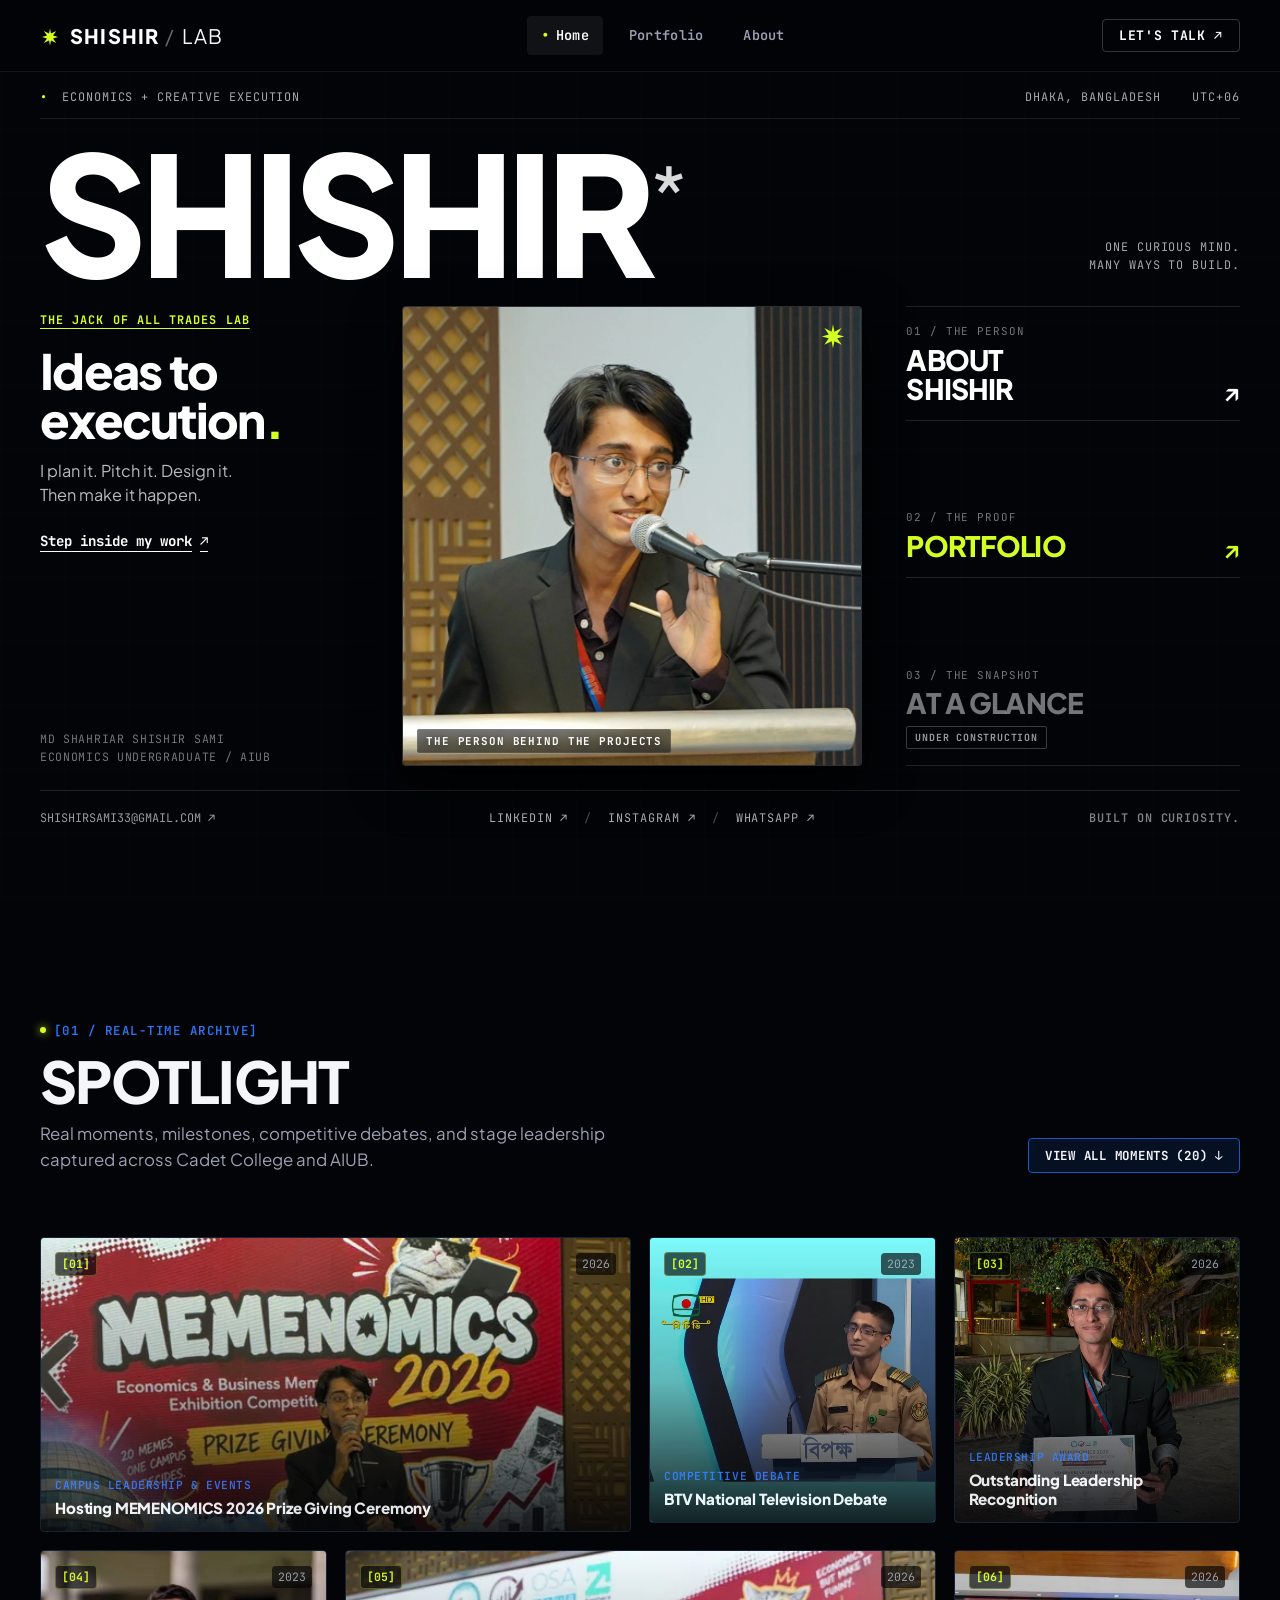
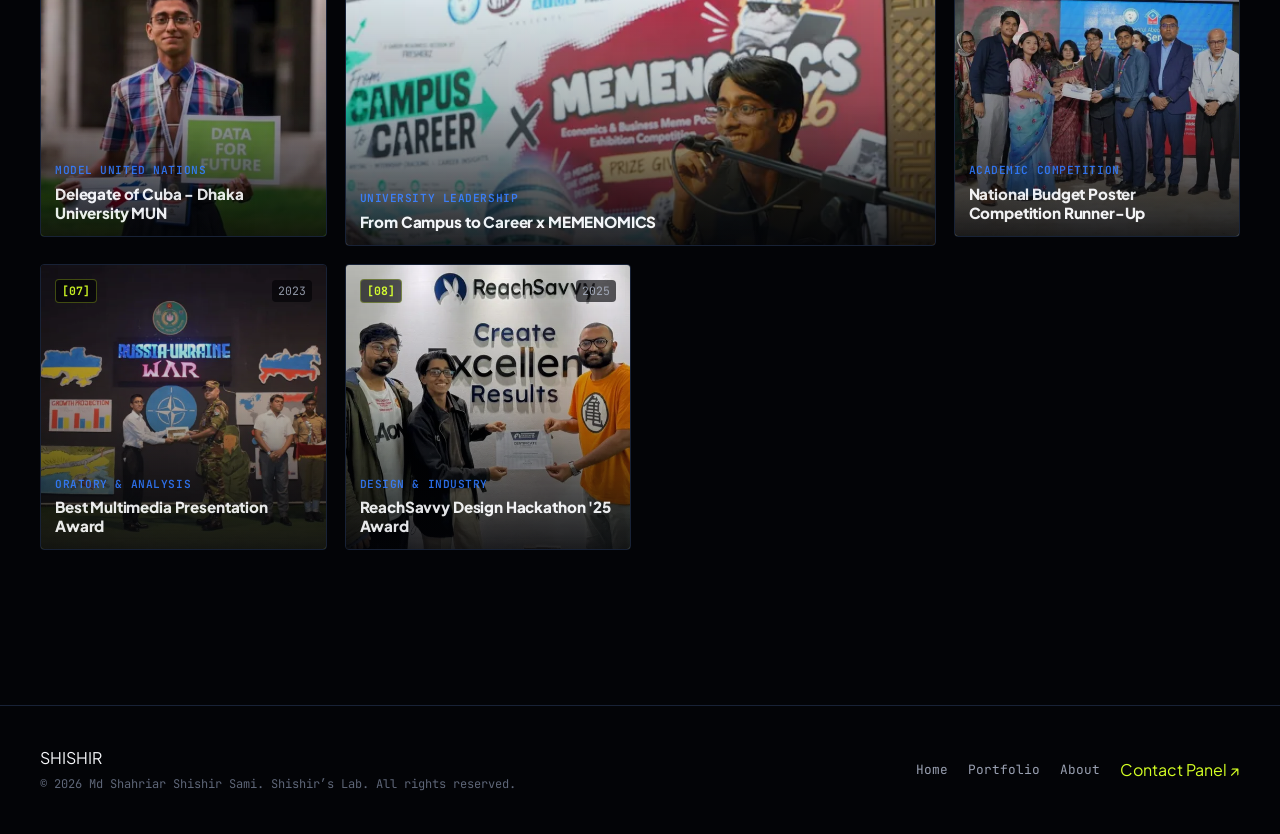
==== commit 797e2e35: "feat: production-ready release with hero DP, new 16-point starburst favicon, interactive contact pan" ====
--- a/index.html
+++ b/index.html
@@ -11,7 +11,7 @@
   <link rel="canonical" href="https://www.shishirsami.com/">
   <meta name="theme-color" content="#030407">
 
-  <!-- Launch-Ready Favicons -->
+  <!-- Launch-Ready Favicons (New 16-point Starburst Design) -->
   <link rel="icon" type="image/svg+xml" href="favicon.svg">
   <link rel="icon" type="image/png" sizes="32x32" href="favicon-32x32.png">
   <link rel="icon" type="image/png" sizes="192x192" href="favicon.png">
@@ -24,9 +24,9 @@
   <meta property="og:site_name" content="Shishir’s Lab">
   <meta property="og:title" content="Md Shahriar Shishir Sami — Shishir’s Lab">
   <meta property="og:description" content="Ideas to execution. Strategy, research, digital operations, and creative direction from Dhaka, Bangladesh.">
-  <meta property="og:image" content="https://www.shishirsami.com/assets/img/hero/hero-portrait-editorial.jpg">
-  <meta property="og:image:width" content="630">
-  <meta property="og:image:height" content="452">
+  <meta property="og:image" content="https://www.shishirsami.com/assets/img/hero/hero-dp.jpg">
+  <meta property="og:image:width" content="1080">
+  <meta property="og:image:height" content="1080">
   <meta property="og:locale" content="en_US">
   
   <!-- Twitter Card -->
@@ -34,7 +34,64 @@
   <meta name="twitter:url" content="https://www.shishirsami.com/">
   <meta name="twitter:title" content="Md Shahriar Shishir Sami — Shishir’s Lab">
   <meta name="twitter:description" content="Ideas to execution. Strategy, research, digital operations, and creative direction from Dhaka, Bangladesh.">
-  <meta name="twitter:image" content="https://www.shishirsami.com/assets/img/hero/hero-portrait-editorial.jpg">
+  <meta name="twitter:image" content="https://www.shishirsami.com/assets/img/hero/hero-dp.jpg">
+  
+  <!-- Google Search Console Verification Meta Tag Hook -->
+  <!-- You can paste your GSC token below or verify via DNS TXT at Hostinger -->
+  <meta name="google-site-verification" content="GSC_VERIFICATION_TOKEN">
+
+  <!-- Schema.org Structured Data (JSON-LD) for Rich Results & Google Search Console -->
+  <script type="application/ld+json">
+  {
+    "@context": "https://schema.org",
+    "@graph": [
+      {
+        "@type": "Person",
+        "@id": "https://www.shishirsami.com/#person",
+        "name": "Md Shahriar Shishir Sami",
+        "alternateName": ["Shishir", "Shishir Sami"],
+        "url": "https://www.shishirsami.com",
+        "image": "https://www.shishirsami.com/assets/img/hero/hero-dp.jpg",
+        "jobTitle": "Creative Director & Strategy Coordinator",
+        "description": "Economics undergraduate at American International University-Bangladesh (AIUB), researcher, debater, and multidisciplinary creative director based in Dhaka, Bangladesh.",
+        "email": "mailto:shishirsami33@gmail.com",
+        "telephone": "+8801816729550",
+        "alumniOf": [
+          {
+            "@type": "EducationalOrganization",
+            "name": "American International University-Bangladesh",
+            "alternateName": "AIUB"
+          },
+          {
+            "@type": "EducationalOrganization",
+            "name": "Barishal Cadet College",
+            "alternateName": "BCC"
+          }
+        ],
+        "address": {
+          "@type": "PostalAddress",
+          "addressLocality": "Dhaka",
+          "addressCountry": "BD"
+        },
+        "sameAs": [
+          "https://www.linkedin.com/in/shishirsami",
+          "https://github.com/shishirsami33-maker",
+          "https://wa.me/8801816729550"
+        ]
+      },
+      {
+        "@type": "WebSite",
+        "@id": "https://www.shishirsami.com/#website",
+        "url": "https://www.shishirsami.com",
+        "name": "Shishir's Lab",
+        "description": "Personal creative lab and multidisciplinary portfolio of Md Shahriar Shishir Sami.",
+        "publisher": {
+          "@id": "https://www.shishirsami.com/#person"
+        }
+      }
+    ]
+  }
+  </script>
   
   <link rel="stylesheet" href="css/style.css">
   <link rel="preconnect" href="https://fonts.googleapis.com">
@@ -60,10 +117,10 @@
   <header class="site-header" role="banner">
     <div class="container nav-container">
       
-      <!-- Brand with Lime Spark -->
+      <!-- Brand with New 16-Point Lime Spark -->
       <a href="index.html" class="brand-link" aria-label="Shishir's Lab Home">
-        <svg class="brand-spark" viewBox="0 0 24 24" fill="#D4FF24" width="20" height="20" aria-hidden="true">
-          <path d="M11 1.5h2v7.7l5.45-5.45 1.41 1.41-5.45 5.45h7.69v2h-7.7l5.46 5.46-1.41 1.41-5.46-5.46V22.5h-2v-7.7l-5.46 5.46-1.41-1.41 5.46-5.46H1.9v-2h7.7L4.14 5.92 5.55 4.51 11 9.96V1.5z"/>
+        <svg class="brand-spark" viewBox="0 0 100 100" fill="#D4FF24" width="20" height="20" aria-hidden="true">
+          <path d="M50 12 L55 38 L81 25 L65 48 L90 55 L65 62 L81 85 L55 72 L50 98 L45 72 L19 85 L35 62 L10 55 L35 48 L19 25 L45 38 Z"/>
         </svg>
         <span class="brand-text"><strong>SHISHIR</strong> <span class="brand-slash">/</span> LAB</span>
       </a>
@@ -75,9 +132,9 @@
         <a href="about.html" class="nav-item">About</a>
       </nav>
 
-      <!-- Right Action CTA -->
+      <!-- Right Action CTA: Opens Contact Panel -->
       <div class="nav-actions">
-        <a href="mailto:shishirsami33@gmail.com" class="btn-nav-talk">Let's talk ↗</a>
+        <button class="btn-nav-talk" data-open-contact aria-label="Open contact panel">Let's talk ↗</button>
       </div>
 
       <button class="mobile-nav-toggle" aria-label="Toggle Navigation Menu" aria-expanded="false">
@@ -145,21 +202,21 @@
             </div>
           </div>
 
-          <!-- Column 2: Center Blue Portrait -->
+          <!-- Column 2: Center Main DP Card (Hero Image at Podium) -->
           <div class="hero-editorial-col hero-col-center">
             <div class="hero-portrait-card">
               <picture>
-                <source srcset="assets/img/hero/hero-portrait-editorial.webp" type="image/webp">
+                <source srcset="assets/img/hero/hero-dp.webp" type="image/webp">
                 <img class="hero-portrait-editorial-img" 
-                     src="assets/img/hero/hero-portrait-editorial.jpg" 
-                     alt="Md Shahriar Shishir Sami wearing round sunglasses in blue editorial lighting" 
-                     width="630" height="452" fetchpriority="high">
+                     src="assets/img/hero/hero-dp.jpg" 
+                     alt="Md Shahriar Shishir Sami speaking at podium" 
+                     width="1080" height="1080" fetchpriority="high">
               </picture>
               
-              <!-- Acid Lime Spark Icon in Top Right -->
+              <!-- Acid Lime Spark Icon in Top Right (New 16-point design) -->
               <div class="portrait-spark-overlay" aria-hidden="true">
-                <svg viewBox="0 0 24 24" fill="#D4FF24" width="28" height="28">
-                  <path d="M11 1.5h2v7.7l5.45-5.45 1.41 1.41-5.45 5.45h7.69v2h-7.7l5.46 5.46-1.41 1.41-5.46-5.46V22.5h-2v-7.7l-5.46 5.46-1.41-1.41 5.46-5.46H1.9v-2h7.7L4.14 5.92 5.55 4.51 11 9.96V1.5z"/>
+                <svg viewBox="0 0 100 100" fill="#D4FF24" width="28" height="28">
+                  <path d="M50 12 L55 38 L81 25 L65 48 L90 55 L65 62 L81 85 L55 72 L50 98 L45 72 L19 85 L35 62 L10 55 L35 48 L19 25 L45 38 Z"/>
                 </svg>
               </div>
 
@@ -207,7 +264,7 @@
         <!-- 4. Hero Bottom Ticker / Bar -->
         <div class="hero-bottom-ticker">
           <div class="ticker-left">
-            <a href="mailto:shishirsami33@gmail.com" class="ticker-link">SHISHIRSAMI33@GMAIL.COM ↗</a>
+            <button class="ticker-link btn-link-reset" data-open-contact aria-label="Open contact panel">SHISHIRSAMI33@GMAIL.COM ↗</button>
           </div>
           <div class="ticker-center">
             <a href="https://www.linkedin.com/in/shishirsami" target="_blank" rel="noopener noreferrer" class="ticker-link">LINKEDIN ↗</a>
@@ -326,6 +383,111 @@
     </div>
   </div>
 
+  <!-- Proper Contact Panel Modal / Slide-Over -->
+  <div id="contactModal" class="modal-backdrop" role="dialog" aria-modal="true" aria-label="Contact Md Shahriar Shishir Sami">
+    <div class="modal-sheet contact-panel-sheet">
+      <div class="modal-sheet-header">
+        <div class="contact-header-title-box">
+          <span class="mono contact-status-badge">● AVAILABLE FOR ENGAGEMENTS &amp; ROLES</span>
+          <h2 class="modal-sheet-title">Initiate Contact</h2>
+        </div>
+        <button id="contactModalCloseBtn" class="modal-close-btn" aria-label="Close Contact Panel [ESC]">✕</button>
+      </div>
+
+      <div class="modal-sheet-content">
+        <p class="contact-panel-intro">
+          Reach out directly for corporate employment opportunities, strategy coordination, macroeconomic research, or creative direction commissions.
+        </p>
+
+        <!-- Primary Contact Channels Grid -->
+        <div class="contact-channels-grid">
+          
+          <!-- Channel 1: Email -->
+          <div class="contact-channel-card">
+            <div class="channel-card-top">
+              <span class="channel-label-mono">01 / OFFICIAL EMAIL</span>
+              <span class="channel-verified-badge">PRIMARY</span>
+            </div>
+            <div class="channel-value">shishirsami33@gmail.com</div>
+            <p class="channel-hint">Typical response within 2–4 hours during business days.</p>
+            <div class="channel-actions">
+              <a href="mailto:shishirsami33@gmail.com" class="btn btn-primary btn-sm">Draft Email ↗</a>
+              <button class="btn btn-secondary btn-sm" data-copy="shishirsami33@gmail.com">Copy Email</button>
+            </div>
+          </div>
+
+          <!-- Channel 2: Phone & WhatsApp -->
+          <div class="contact-channel-card">
+            <div class="channel-card-top">
+              <span class="channel-label-mono">02 / PHONE &amp; WHATSAPP</span>
+              <span class="channel-verified-badge">DIRECT</span>
+            </div>
+            <div class="channel-value">+880 1816729550</div>
+            <p class="channel-hint">Voice calls &amp; WhatsApp instant messaging.</p>
+            <div class="channel-actions">
+              <a href="https://wa.me/8801816729550" target="_blank" rel="noopener noreferrer" class="btn btn-primary btn-sm whatsapp-btn">WhatsApp Chat ↗</a>
+              <a href="tel:+8801816729550" class="btn btn-secondary btn-sm">Call Direct ↗</a>
+              <button class="btn btn-secondary btn-sm" data-copy="+8801816729550">Copy Phone</button>
+            </div>
+          </div>
+
+          <!-- Channel 3: Location & Timezone -->
+          <div class="contact-channel-card">
+            <div class="channel-card-top">
+              <span class="channel-label-mono">03 / LOCATION &amp; TIMEZONE</span>
+              <span class="channel-verified-badge">DHAKA</span>
+            </div>
+            <div class="channel-value">Dhaka, Bangladesh</div>
+            <p class="channel-hint">Timezone: UTC+06:00 (BST) • Available for international remote &amp; on-site roles.</p>
+            <div class="channel-meta-pill">
+              <span>Standard Hours: 09:00 – 20:00 BST</span>
+            </div>
+          </div>
+
+          <!-- Channel 4: Verified Profiles & Résumé -->
+          <div class="contact-channel-card">
+            <div class="channel-card-top">
+              <span class="channel-label-mono">04 / PROFILES &amp; RÉSUMÉ</span>
+              <span class="channel-verified-badge">VERIFIED</span>
+            </div>
+            <div class="channel-profiles-links">
+              <a href="https://www.linkedin.com/in/shishirsami" target="_blank" rel="noopener noreferrer" class="channel-link-pill">
+                <span>LinkedIn Profile ↗</span>
+              </a>
+              <a href="https://github.com/shishirsami33-maker" target="_blank" rel="noopener noreferrer" class="channel-link-pill">
+                <span>GitHub Archive ↗</span>
+              </a>
+              <a href="assets/docs/cv/Md_Shahriar_Shishir_Sami_Resume.pdf" download class="channel-link-pill highlight-pill">
+                <span>Download Official Résumé (PDF) ↓</span>
+              </a>
+            </div>
+          </div>
+
+        </div>
+
+        <!-- Quick Subject Pre-sets -->
+        <div class="contact-quick-inquiries">
+          <span class="quick-inquiries-title mono">QUICK INQUIRY TOPICS:</span>
+          <div class="quick-inquiries-pills">
+            <a href="mailto:shishirsami33@gmail.com?subject=Full-time%20Role%20Inquiry%20%7C%20Md%20Shahriar%20Shishir%20Sami" class="quick-inquiry-btn">
+              💼 Employment Opportunity
+            </a>
+            <a href="mailto:shishirsami33@gmail.com?subject=Strategy%20%26%20Research%20Project%20%7C%20Shishir%27s%20Lab" class="quick-inquiry-btn">
+              📊 Strategy &amp; Research
+            </a>
+            <a href="mailto:shishirsami33@gmail.com?subject=Brand%20%26%20Design%20Commission%20%7C%20Shishir%27s%20Lab" class="quick-inquiry-btn">
+              🎨 Design Studio Commission
+            </a>
+            <a href="mailto:shishirsami33@gmail.com?subject=General%20Collaboration%20%7C%20Shishir%27s%20Lab" class="quick-inquiry-btn">
+              🤝 General Collaboration
+            </a>
+          </div>
+        </div>
+
+      </div>
+    </div>
+  </div>
+
   <!-- Site Footer -->
   <footer class="site-footer" role="contentinfo">
     <div class="container footer-container">
@@ -337,7 +499,7 @@
         <a href="index.html" class="footer-link">Home</a>
         <a href="portfolio.html" class="footer-link">Portfolio</a>
         <a href="about.html" class="footer-link">About</a>
-        <a href="mailto:shishirsami33@gmail.com" class="footer-link text-lime">shishirsami33@gmail.com</a>
+        <button class="footer-link text-lime btn-link-reset" data-open-contact>Contact Panel ↗</button>
       </div>
     </div>
   </footer>
--- a/css/style.css
+++ b/css/style.css
@@ -775,18 +775,20 @@
   position: relative;
   border-radius: 4px;
   overflow: hidden;
-  border: 1px solid rgba(255, 255, 255, 0.14);
-  box-shadow: 0 14px 44px rgba(0, 0, 0, 0.75);
-  aspect-ratio: 630 / 452;
+  border: 1px solid rgba(255, 255, 255, 0.16);
+  box-shadow: 0 16px 48px rgba(0, 0, 0, 0.8);
+  aspect-ratio: 1 / 1;
   width: 100%;
-  max-width: 540px;
+  max-width: 460px;
   background: #040810;
+  margin: 0 auto;
 }
 
 .hero-portrait-editorial-img {
   width: 100%;
   height: 100%;
   object-fit: cover;
+  object-position: center 15%;
   display: block;
   transition: transform var(--transition-slow);
 }
@@ -1492,30 +1494,31 @@
   color: var(--text-secondary);
 }
 
-/* Category Filter Tabs (Exact Order) */
+/* Category Filter Tabs (Exact Continuous Order - Ultra Bold) */
 .category-tabs-scroll {
   overflow-x: auto;
-  padding-bottom: 8px;
+  padding-bottom: 12px;
   -webkit-overflow-scrolling: touch;
 }
 
-.category-tabs {
-  display: flex;
-  gap: 10px;
+.category-tabs,
+.category-tabs-bold {
+  display: flex;
+  gap: 12px;
   white-space: nowrap;
-  padding: 4px 2px;
+  padding: 6px 2px;
 }
 
 .category-tab-btn {
   font-family: var(--font-sans);
-  font-size: 0.88rem;
-  font-weight: 800;
+  font-size: 0.94rem;
+  font-weight: 900;
   text-transform: uppercase;
-  letter-spacing: 0.04em;
-  padding: 12px 20px;
-  background: #080C16;
+  letter-spacing: 0.05em;
+  padding: 14px 22px;
+  background: #050811;
   color: #FFFFFF;
-  border: 1.5px solid rgba(255, 255, 255, 0.16);
+  border: 2px solid rgba(255, 255, 255, 0.22);
   border-radius: var(--radius-sm);
   transition: all var(--transition-fast);
   display: inline-flex;
@@ -1524,12 +1527,20 @@
   cursor: pointer;
 }
 
+.category-tab-btn .tab-index {
+  font-family: var(--font-mono);
+  font-size: 0.78rem;
+  font-weight: 800;
+  color: var(--cobalt-light);
+  letter-spacing: 0.05em;
+}
+
 .category-tab-btn:hover {
   color: var(--lime);
   border-color: var(--lime);
-  background: rgba(212, 255, 36, 0.06);
+  background: rgba(212, 255, 36, 0.08);
   transform: translateY(-2px);
-  box-shadow: 0 4px 16px rgba(0, 0, 0, 0.4);
+  box-shadow: 0 6px 22px rgba(0, 0, 0, 0.6);
 }
 
 .category-tab-btn.active {
@@ -1537,17 +1548,22 @@
   color: #030407;
   font-weight: 900;
   border-color: var(--lime);
-  box-shadow: 0 4px 22px var(--lime-glow);
+  box-shadow: 0 4px 26px var(--lime-glow);
   transform: translateY(-2px);
 }
 
+.category-tab-btn.active .tab-index {
+  color: #030407;
+  opacity: 0.8;
+}
+
 .category-tab-btn .tab-count {
   font-family: var(--font-mono);
-  font-size: 0.74rem;
-  font-weight: 800;
-  padding: 2px 7px;
+  font-size: 0.76rem;
+  font-weight: 900;
+  padding: 2px 8px;
   border-radius: 3px;
-  background: rgba(255, 255, 255, 0.12);
+  background: rgba(255, 255, 255, 0.14);
   color: var(--lime);
   transition: all var(--transition-fast);
 }
@@ -2535,3 +2551,220 @@
   outline-offset: 3px;
 }
 
+/* --------------------------------------------------------------------------
+   Contact Panel Modal Styles
+   -------------------------------------------------------------------------- */
+.contact-panel-sheet {
+  max-width: 780px;
+  width: 95%;
+  max-height: 90vh;
+  overflow-y: auto;
+  background: #080C16;
+  border: 1.5px solid var(--cobalt-light);
+  box-shadow: 0 0 60px rgba(21, 88, 201, 0.35);
+  padding: 0;
+}
+
+.contact-header-title-box {
+  display: flex;
+  flex-direction: column;
+  gap: 4px;
+}
+
+.contact-status-badge {
+  font-size: 0.72rem;
+  color: var(--lime);
+  letter-spacing: 0.08em;
+  font-weight: 700;
+}
+
+.contact-panel-intro {
+  font-size: 0.98rem;
+  color: var(--text-secondary);
+  line-height: 1.5;
+  margin-bottom: 20px;
+}
+
+.contact-channels-grid {
+  display: grid;
+  grid-template-columns: repeat(2, 1fr);
+  gap: 16px;
+  margin-bottom: 24px;
+}
+
+.contact-channel-card {
+  background: #0D1322;
+  border: 1px solid rgba(255, 255, 255, 0.1);
+  border-radius: var(--radius-sm);
+  padding: 20px;
+  display: flex;
+  flex-direction: column;
+  gap: 8px;
+  transition: border-color var(--transition-fast);
+}
+
+.contact-channel-card:hover {
+  border-color: rgba(21, 88, 201, 0.5);
+}
+
+.channel-card-top {
+  display: flex;
+  justify-content: space-between;
+  align-items: center;
+}
+
+.channel-label-mono {
+  font-family: var(--font-mono);
+  font-size: 0.7rem;
+  color: rgba(255, 255, 255, 0.5);
+  letter-spacing: 0.08em;
+  font-weight: 700;
+}
+
+.channel-verified-badge {
+  font-family: var(--font-mono);
+  font-size: 0.65rem;
+  color: var(--lime);
+  border: 1px solid rgba(212, 255, 36, 0.4);
+  padding: 1px 6px;
+  border-radius: 2px;
+  font-weight: 700;
+}
+
+.channel-value {
+  font-family: var(--font-sans);
+  font-size: 1.15rem;
+  font-weight: 800;
+  color: #FFFFFF;
+  letter-spacing: -0.01em;
+  word-break: break-all;
+}
+
+.channel-hint {
+  font-size: 0.82rem;
+  color: rgba(255, 255, 255, 0.6);
+  margin: 0;
+  line-height: 1.4;
+}
+
+.channel-actions {
+  display: flex;
+  gap: 8px;
+  flex-wrap: wrap;
+  margin-top: 6px;
+}
+
+.whatsapp-btn {
+  background: #25D366 !important;
+  border-color: #25D366 !important;
+  color: #030407 !important;
+  font-weight: 800 !important;
+}
+
+.whatsapp-btn:hover {
+  background: #1EBE5D !important;
+  border-color: #1EBE5D !important;
+}
+
+.channel-meta-pill {
+  font-family: var(--font-mono);
+  font-size: 0.74rem;
+  color: var(--lime);
+  margin-top: 4px;
+}
+
+.channel-profiles-links {
+  display: flex;
+  flex-direction: column;
+  gap: 8px;
+  margin-top: 4px;
+}
+
+.channel-link-pill {
+  display: inline-flex;
+  align-items: center;
+  font-family: var(--font-mono);
+  font-size: 0.8rem;
+  color: rgba(255, 255, 255, 0.8);
+  text-decoration: none;
+  padding: 8px 12px;
+  background: rgba(255, 255, 255, 0.05);
+  border: 1px solid rgba(255, 255, 255, 0.1);
+  border-radius: var(--radius-sm);
+  transition: all var(--transition-fast);
+}
+
+.channel-link-pill:hover {
+  color: var(--lime);
+  border-color: var(--lime);
+  background: rgba(212, 255, 36, 0.08);
+}
+
+.channel-link-pill.highlight-pill {
+  background: rgba(21, 88, 201, 0.2);
+  border-color: var(--cobalt);
+  color: #FFFFFF;
+  font-weight: 700;
+}
+
+.contact-quick-inquiries {
+  border-top: 1px solid rgba(255, 255, 255, 0.1);
+  padding-top: 16px;
+  margin-top: 8px;
+}
+
+.quick-inquiries-title {
+  display: block;
+  font-size: 0.72rem;
+  color: rgba(255, 255, 255, 0.5);
+  letter-spacing: 0.08em;
+  margin-bottom: 10px;
+  font-weight: 700;
+}
+
+.quick-inquiries-pills {
+  display: flex;
+  flex-wrap: wrap;
+  gap: 8px;
+}
+
+.quick-inquiry-btn {
+  font-family: var(--font-mono);
+  font-size: 0.78rem;
+  font-weight: 600;
+  color: #FFFFFF;
+  background: #111827;
+  border: 1px solid rgba(255, 255, 255, 0.14);
+  padding: 8px 14px;
+  border-radius: var(--radius-sm);
+  text-decoration: none;
+  transition: all var(--transition-fast);
+  display: inline-flex;
+  align-items: center;
+  gap: 6px;
+}
+
+.quick-inquiry-btn:hover {
+  border-color: var(--lime);
+  color: var(--lime);
+  background: rgba(212, 255, 36, 0.08);
+  transform: translateY(-1px);
+}
+
+.btn-link-reset {
+  background: none;
+  border: none;
+  padding: 0;
+  font: inherit;
+  color: inherit;
+  cursor: pointer;
+  text-align: inherit;
+  text-decoration: none;
+}
+
+@media (max-width: 768px) {
+  .contact-channels-grid {
+    grid-template-columns: 1fr;
+  }
+}
+
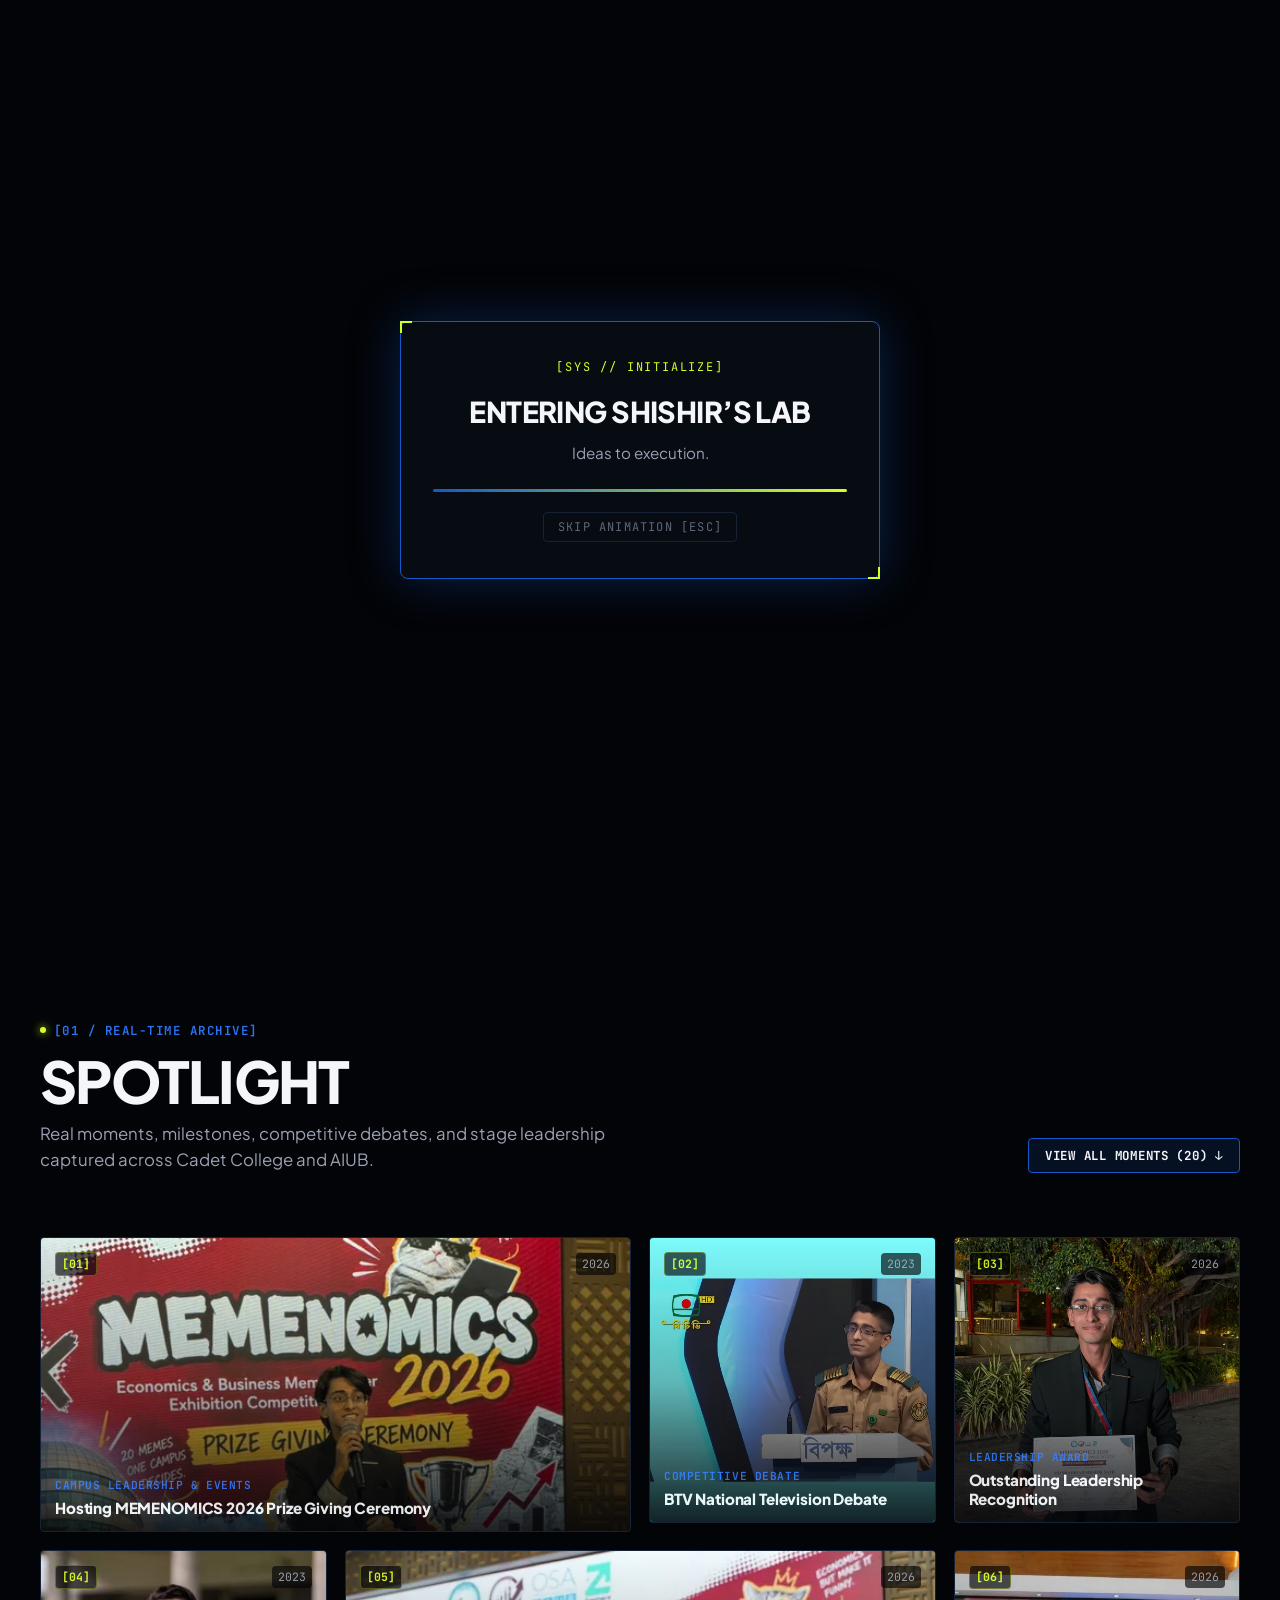
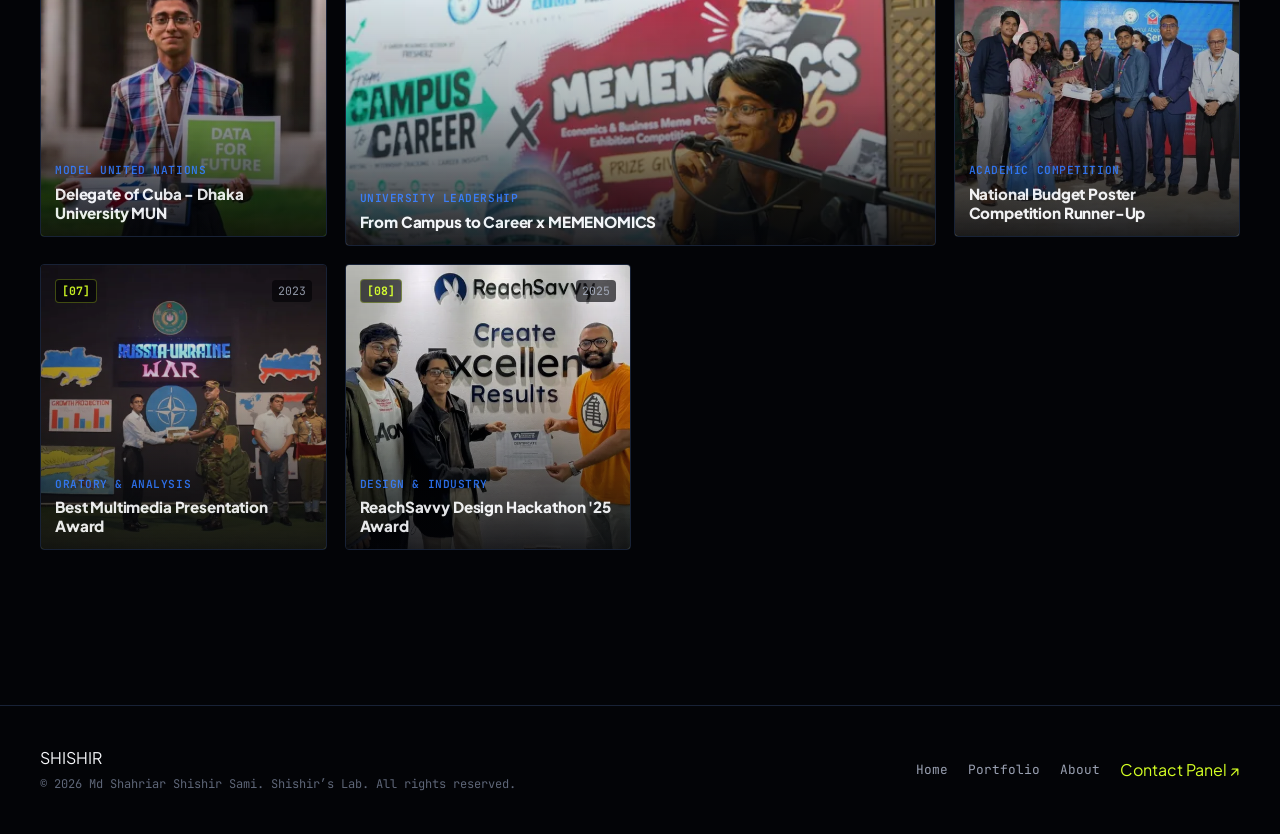
==== commit 6fc7cea5: "feat: clean extensionless URLs for about and portfolio, .htaccess configuration, and address bar bea" ====
--- a/index.html
+++ b/index.html
@@ -118,7 +118,7 @@
     <div class="container nav-container">
       
       <!-- Brand with New 16-Point Lime Spark -->
-      <a href="index.html" class="brand-link" aria-label="Shishir's Lab Home">
+      <a href="./" class="brand-link" aria-label="Shishir's Lab Home">
         <svg class="brand-spark" viewBox="0 0 100 100" fill="#D4FF24" width="20" height="20" aria-hidden="true">
           <path d="M50 12 L55 38 L81 25 L65 48 L90 55 L65 62 L81 85 L55 72 L50 98 L45 72 L19 85 L35 62 L10 55 L35 48 L19 25 L45 38 Z"/>
         </svg>
@@ -127,9 +127,9 @@
 
       <!-- Primary Nav -->
       <nav class="nav-links" role="navigation" aria-label="Primary Navigation">
-        <a href="index.html" class="nav-item active" aria-current="page"><span class="nav-dot">•</span> Home</a>
-        <a href="portfolio.html" class="nav-item">Portfolio</a>
-        <a href="about.html" class="nav-item">About</a>
+        <a href="./" class="nav-item active" aria-current="page"><span class="nav-dot">•</span> Home</a>
+        <a href="portfolio" class="nav-item">Portfolio</a>
+        <a href="about" class="nav-item">About</a>
       </nav>
 
       <!-- Right Action CTA: Opens Contact Panel -->
@@ -231,7 +231,7 @@
           <div class="hero-editorial-col hero-col-right">
             
             <!-- Choice 01: About Shishir -->
-            <a href="about.html" class="hero-choice-card">
+            <a href="about" class="hero-choice-card">
               <span class="choice-tag-mono">01 / THE PERSON</span>
               <div class="choice-title-row">
                 <span class="choice-title-lg">ABOUT<br>SHISHIR</span>
@@ -240,7 +240,7 @@
             </a>
 
             <!-- Choice 02: Portfolio (Highlighted in Acid Lime) -->
-            <a href="portfolio.html" class="hero-choice-card is-portfolio">
+            <a href="portfolio" class="hero-choice-card is-portfolio">
               <span class="choice-tag-mono">02 / THE PROOF</span>
               <div class="choice-title-row">
                 <span class="choice-title-lg text-lime">PORTFOLIO</span>
@@ -375,8 +375,8 @@
           </div>
 
           <div class="modal-action-bar">
-            <a href="portfolio.html" class="btn btn-primary btn-sm">Explore Portfolio (152 Items) →</a>
-            <a href="about.html" class="btn btn-secondary btn-sm">Read Full About &amp; CV →</a>
+            <a href="portfolio" class="btn btn-primary btn-sm">Explore Portfolio (152 Items) →</a>
+            <a href="about" class="btn btn-secondary btn-sm">Read Full About &amp; CV →</a>
           </div>
         </div>
       </div>
@@ -496,9 +496,9 @@
         <span class="footer-copy">© 2026 Md Shahriar Shishir Sami. Shishir’s Lab. All rights reserved.</span>
       </div>
       <div class="footer-links">
-        <a href="index.html" class="footer-link">Home</a>
-        <a href="portfolio.html" class="footer-link">Portfolio</a>
-        <a href="about.html" class="footer-link">About</a>
+        <a href="./" class="footer-link">Home</a>
+        <a href="portfolio" class="footer-link">Portfolio</a>
+        <a href="about" class="footer-link">About</a>
         <button class="footer-link text-lime btn-link-reset" data-open-contact>Contact Panel ↗</button>
       </div>
     </div>
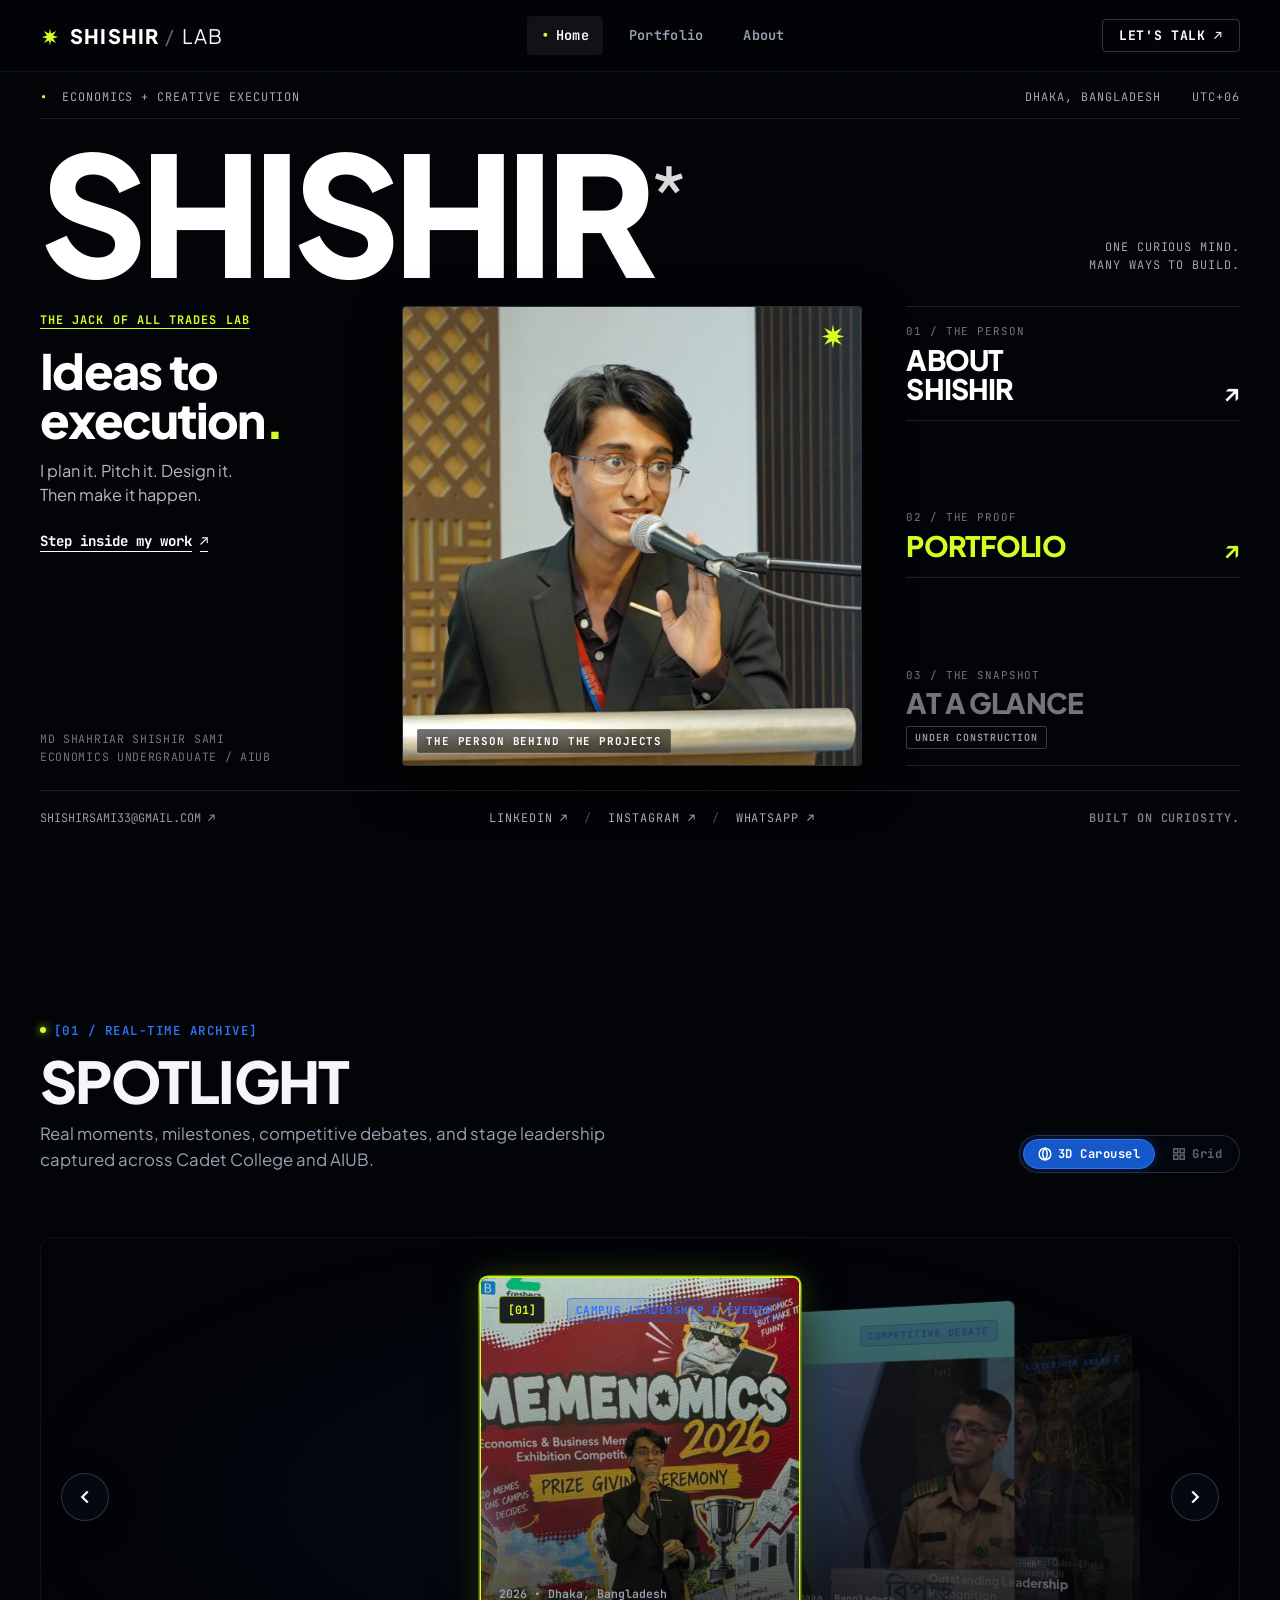
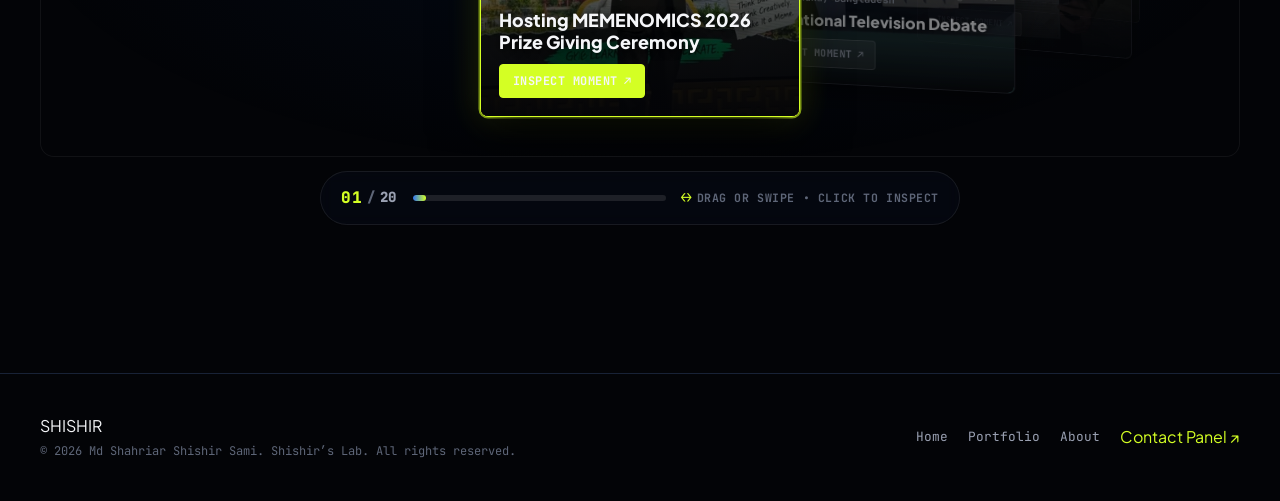
==== commit 32962357: "Update live web app systems, organized event portfolio, and 3D carousel features" ====
--- a/index.html
+++ b/index.html
@@ -282,7 +282,7 @@
     </section>
 
     <!-- Spotlight Section (Immediately Below Hero) -->
-    <section id="spotlight" class="section" aria-label="Spotlight Archive">
+    <section id="spotlight" class="section spotlight-section" aria-label="Spotlight Archive">
       <div class="container">
         
         <div class="section-head with-action">
@@ -293,15 +293,59 @@
               Real moments, milestones, competitive debates, and stage leadership captured across Cadet College and AIUB.
             </p>
           </div>
-          <div>
-            <button id="toggleAllSpotlightBtn" class="btn btn-secondary btn-sm" aria-label="Expand all 20 spotlight moments">
+          <div class="spotlight-head-actions">
+            <!-- 3D Curved Carousel vs Photo Grid View Mode Toggle -->
+            <div class="view-mode-toggle" role="group" aria-label="Spotlight View Mode">
+              <button id="spotlightCarouselViewBtn" class="view-toggle-btn active" title="3D Curved Carousel Mode">
+                <svg width="14" height="14" viewBox="0 0 24 24" fill="none" stroke="currentColor" stroke-width="2.5"><circle cx="12" cy="12" r="10"/><path d="M12 2a15.3 15.3 0 0 1 4 10 15.3 15.3 0 0 1-4 10 15.3 15.3 0 0 1-4-10 15.3 15.3 0 0 1 4-10z"/></svg>
+                <span>3D Carousel</span>
+              </button>
+              <button id="spotlightGridViewBtn" class="view-toggle-btn" title="Photo Wall Grid Mode">
+                <svg width="14" height="14" viewBox="0 0 24 24" fill="none" stroke="currentColor" stroke-width="2.5"><rect x="3" y="3" width="7" height="7"/><rect x="14" y="3" width="7" height="7"/><rect x="14" y="14" width="7" height="7"/><rect x="3" y="14" width="7" height="7"/></svg>
+                <span>Grid</span>
+              </button>
+            </div>
+            <button id="toggleAllSpotlightBtn" class="btn btn-secondary btn-sm" aria-label="Expand all 20 spotlight moments" style="display: none;">
               View all moments (20) ↓
             </button>
           </div>
         </div>
 
-        <!-- Editorial Photo Grid (Populated dynamically by js/main.js using js/data.js) -->
-        <div id="spotlightGrid" class="spotlight-grid" role="region" aria-label="Spotlight Photographs Grid">
+        <!-- 3D Curved Carousel Display for Spotlight (Active by default) -->
+        <div id="spotlightCarouselContainer" class="curved-carousel-container" role="region" aria-label="Spotlight 3D Curved Carousel">
+          <div class="carousel-3d-scene" id="spotlight3dScene" tabindex="0" role="region" aria-label="Interactive 3D Photo Carousel. Drag or use arrow keys to rotate.">
+            <!-- Left and Right Nav Buttons -->
+            <button class="carousel-nav-btn carousel-nav-prev" id="spotlightPrevBtn" aria-label="Previous Moment [Arrow Left]">
+              <svg width="22" height="22" viewBox="0 0 24 24" fill="none" stroke="currentColor" stroke-width="2.5"><path d="M15 18l-6-6 6-6"/></svg>
+            </button>
+            <button class="carousel-nav-btn carousel-nav-next" id="spotlightNextBtn" aria-label="Next Moment [Arrow Right]">
+              <svg width="22" height="22" viewBox="0 0 24 24" fill="none" stroke="currentColor" stroke-width="2.5"><path d="M9 18l6-6-6-6"/></svg>
+            </button>
+
+            <!-- 3D Cylindrical Track -->
+            <div class="carousel-3d-track" id="spotlight3dTrack">
+              <!-- Populated dynamically by js/main.js -->
+            </div>
+          </div>
+
+          <!-- Carousel Controls Dock -->
+          <div class="carousel-controls-dock">
+            <div class="carousel-counter-box mono">
+              <span class="carousel-counter-current" id="spotlightCounterCurrent">01</span>
+              <span class="carousel-counter-slash">/</span>
+              <span class="carousel-counter-total" id="spotlightCounterTotal">20</span>
+            </div>
+            <div class="carousel-scrub-track" id="spotlightScrubTrack" role="slider" aria-label="Carousel Position Track" aria-valuemin="1" aria-valuemax="20" aria-valuenow="1">
+              <div class="carousel-scrub-fill" id="spotlightScrubFill"></div>
+            </div>
+            <div class="carousel-drag-hint mono">
+              <span class="drag-hint-icon">↔</span> DRAG OR SWIPE &bull; CLICK TO INSPECT
+            </div>
+          </div>
+        </div>
+
+        <!-- Editorial Photo Grid (Can be toggled via Grid button) -->
+        <div id="spotlightGrid" class="spotlight-grid" role="region" aria-label="Spotlight Photographs Grid" style="display: none;">
           <!-- Populated dynamically -->
         </div>
 
--- a/css/style.css
+++ b/css/style.css
@@ -1713,6 +1713,28 @@
   color: var(--lime);
 }
 
+.card-direct-live-pill {
+  display: inline-flex;
+  align-items: center;
+  gap: 4px;
+  font-size: 0.7rem;
+  font-weight: 700;
+  color: #030407;
+  background: var(--lime);
+  padding: 3px 8px;
+  border-radius: var(--radius-sm);
+  text-decoration: none;
+  transition: transform 0.2s ease, box-shadow 0.2s ease, background 0.2s ease;
+  line-height: 1;
+}
+
+.card-direct-live-pill:hover {
+  transform: translateY(-1px);
+  box-shadow: 0 0 12px rgba(212, 255, 36, 0.6);
+  background: #e4ff66;
+  color: #000;
+}
+
 /* Progressive Reveal Controls */
 .reveal-controls {
   display: flex;
@@ -2768,3 +2790,510 @@
   }
 }
 
+
+
+/* --------------------------------------------------------------------------
+   3D Curved Carousel Display System (Spotlight & Portfolio)
+   -------------------------------------------------------------------------- */
+.curved-carousel-container {
+  position: relative;
+  width: 100%;
+  margin: 20px 0 32px 0;
+  display: flex;
+  flex-direction: column;
+  align-items: center;
+}
+
+.carousel-3d-scene {
+  position: relative;
+  width: 100%;
+  height: 520px;
+  perspective: 1200px;
+  perspective-origin: 50% 50%;
+  display: flex;
+  align-items: center;
+  justify-content: center;
+  overflow: hidden;
+  user-select: none;
+  touch-action: pan-y pinch-zoom;
+  cursor: grab;
+  background: radial-gradient(ellipse at 50% 50%, rgba(21, 88, 201, 0.08) 0%, rgba(3, 4, 7, 0) 75%);
+  border-radius: var(--radius-lg);
+  border: 1px solid rgba(255, 255, 255, 0.06);
+}
+
+.carousel-3d-scene:active {
+  cursor: grabbing;
+}
+
+.carousel-3d-scene:focus-visible {
+  outline: 2px solid var(--lime);
+  outline-offset: -2px;
+}
+
+.carousel-3d-track {
+  position: relative;
+  width: 0;
+  height: 0;
+  transform-style: preserve-3d;
+  display: flex;
+  align-items: center;
+  justify-content: center;
+}
+
+/* Individual 3D Card Base */
+.card-3d {
+  position: absolute;
+  top: 50%;
+  left: 50%;
+  border-radius: var(--radius-md);
+  background: #060913;
+  border: 1.5px solid rgba(255, 255, 255, 0.12);
+  overflow: hidden;
+  box-shadow: 0 14px 34px rgba(0, 0, 0, 0.7);
+  transition: transform 0.45s cubic-bezier(0.16, 1, 0.3, 1),
+              opacity 0.45s ease,
+              border-color 0.3s ease,
+              box-shadow 0.3s ease,
+              filter 0.45s ease;
+  will-change: transform, opacity, filter;
+  transform-origin: center center;
+  cursor: pointer;
+  backface-visibility: hidden;
+  -webkit-backface-visibility: hidden;
+}
+
+/* Format 1: Portrait / Square Form */
+.card-3d.format-portrait,
+.card-3d:not(.format-landscape) {
+  width: 320px;
+  height: 440px;
+  margin-top: -220px;
+  margin-left: -160px;
+}
+
+/* Format 2: Landscape / Banner / Widescreen Form */
+.card-3d.format-landscape {
+  width: 530px;
+  height: 350px;
+  margin-top: -175px;
+  margin-left: -265px;
+}
+
+.card-3d.is-dragging {
+  transition: none !important;
+}
+
+/* Side Card Styling (dimmed & blurred slightly for depth) */
+.card-3d:not(.is-center) {
+  filter: brightness(0.65) saturate(0.85);
+}
+
+.card-3d:not(.is-center):hover {
+  filter: brightness(0.9) saturate(1);
+  border-color: rgba(21, 88, 201, 0.5);
+}
+
+/* Center Active Card: High-contrast focus, lime glow, pop */
+.card-3d.is-center {
+  border-color: var(--lime);
+  box-shadow: 0 20px 48px rgba(0, 0, 0, 0.9), 0 0 30px rgba(212, 255, 36, 0.25), 0 0 0 1.5px var(--lime);
+  filter: brightness(1) saturate(1);
+}
+
+/* Inside the 3D Card */
+.card-3d-media-box {
+  position: relative;
+  width: 100%;
+  height: 100%;
+  overflow: hidden;
+  background: #020306;
+  display: flex;
+  align-items: center;
+  justify-content: center;
+}
+
+/* Ambient Backdrop Mirror for wide banners or odd aspect ratios */
+.card-3d-backdrop-blur {
+  position: absolute;
+  inset: -15px;
+  background-size: cover;
+  background-position: center;
+  filter: blur(26px) brightness(0.24);
+  opacity: 0.82;
+  transform: scale(1.15);
+  z-index: 1;
+  pointer-events: none;
+}
+
+/* Portrait Image display: full bleed portrait */
+.card-3d.format-portrait .card-3d-img,
+.card-3d:not(.format-landscape) .card-3d-img {
+  width: 100%;
+  height: 100%;
+  object-fit: cover;
+  object-position: center 25%;
+  position: relative;
+  z-index: 2;
+  transition: transform 0.6s cubic-bezier(0.16, 1, 0.3, 1);
+  pointer-events: none;
+}
+
+/* Landscape / Banner / Webpage Image display: clean, unclipped, comfortable preview */
+.card-3d.format-landscape .card-3d-img {
+  width: 100%;
+  height: 100%;
+  object-fit: contain;
+  object-position: center center;
+  position: relative;
+  z-index: 2;
+  transition: transform 0.6s cubic-bezier(0.16, 1, 0.3, 1);
+  pointer-events: none;
+}
+
+.card-3d.is-center:hover .card-3d-img {
+  transform: scale(1.03);
+}
+
+.card-3d-overlay {
+  position: absolute;
+  inset: 0;
+  display: flex;
+  flex-direction: column;
+  justify-content: space-between;
+  pointer-events: none;
+  z-index: 5;
+}
+
+.card-3d.format-portrait .card-3d-overlay,
+.card-3d:not(.format-landscape) .card-3d-overlay {
+  background: linear-gradient(to top, rgba(3, 4, 7, 0.98) 0%, rgba(3, 4, 7, 0.45) 50%, rgba(3, 4, 7, 0.15) 100%);
+  padding: 18px;
+}
+
+.card-3d.format-landscape .card-3d-overlay {
+  background: linear-gradient(to top, rgba(3, 4, 7, 0.96) 0%, rgba(3, 4, 7, 0.32) 45%, rgba(3, 4, 7, 0.15) 100%);
+  padding: 14px 18px;
+}
+
+.card-3d-top-row {
+  display: flex;
+  justify-content: space-between;
+  align-items: center;
+  gap: 8px;
+}
+
+.card-3d-badge {
+  font-family: var(--font-mono);
+  font-size: 0.72rem;
+  font-weight: 700;
+  padding: 4px 8px;
+  border-radius: var(--radius-sm);
+  background: rgba(3, 4, 7, 0.85);
+  backdrop-filter: blur(6px);
+  border: 1px solid rgba(255, 255, 255, 0.15);
+  color: var(--text-primary);
+}
+
+.card-3d.is-center .card-3d-badge {
+  border-color: rgba(212, 255, 36, 0.5);
+  color: var(--lime);
+}
+
+.card-3d-category-badge {
+  font-family: var(--font-mono);
+  font-size: 0.68rem;
+  font-weight: 700;
+  color: var(--cobalt-light);
+  text-transform: uppercase;
+  letter-spacing: 0.05em;
+  background: rgba(21, 88, 201, 0.18);
+  border: 1px solid rgba(21, 88, 201, 0.4);
+  padding: 3px 8px;
+  border-radius: var(--radius-sm);
+}
+
+.card-3d-bottom-info {
+  display: flex;
+  flex-direction: column;
+  gap: 6px;
+}
+
+.card-3d-meta-sub {
+  font-family: var(--font-mono);
+  font-size: 0.72rem;
+  color: var(--text-secondary);
+  font-weight: 600;
+}
+
+.card-3d-title {
+  font-size: 1.12rem;
+  font-weight: 800;
+  line-height: 1.25;
+  color: var(--text-primary);
+  margin: 0;
+  text-shadow: 0 2px 8px rgba(0, 0, 0, 0.85);
+}
+
+.card-3d.format-landscape .card-3d-title {
+  font-size: 1.05rem;
+}
+
+.card-3d-action-pill {
+  display: inline-flex;
+  align-items: center;
+  justify-content: center;
+  gap: 6px;
+  font-family: var(--font-mono);
+  font-size: 0.74rem;
+  font-weight: 700;
+  letter-spacing: 0.04em;
+  padding: 7px 13px;
+  border-radius: var(--radius-sm);
+  background: rgba(255, 255, 255, 0.08);
+  color: var(--text-secondary);
+  border: 1px solid rgba(255, 255, 255, 0.15);
+  margin-top: 4px;
+  width: fit-content;
+  transition: all var(--transition-fast);
+}
+
+.card-3d.is-center .card-3d-action-pill {
+  background: var(--lime);
+  color: var(--bg-canvas);
+  border-color: var(--lime);
+}
+
+.card-3d.is-center:hover .card-3d-action-pill {
+  box-shadow: 0 0 15px rgba(212, 255, 36, 0.6);
+  transform: translateY(-1px);
+}
+
+/* Floating Navigation Arrows */
+.carousel-nav-btn {
+  position: absolute;
+  top: 50%;
+  transform: translateY(-50%);
+  z-index: 120;
+  width: 48px;
+  height: 48px;
+  border-radius: 50%;
+  background: rgba(6, 9, 19, 0.85);
+  backdrop-filter: blur(8px);
+  border: 1px solid rgba(255, 255, 255, 0.18);
+  color: var(--text-primary);
+  display: flex;
+  align-items: center;
+  justify-content: center;
+  cursor: pointer;
+  transition: all var(--transition-fast);
+  box-shadow: 0 8px 24px rgba(0, 0, 0, 0.6);
+}
+
+.carousel-nav-prev {
+  left: 20px;
+}
+
+.carousel-nav-next {
+  right: 20px;
+}
+
+.carousel-nav-btn:hover {
+  background: var(--bg-surface);
+  border-color: var(--lime);
+  color: var(--lime);
+  box-shadow: 0 0 20px rgba(212, 255, 36, 0.35);
+  transform: translateY(-50%) scale(1.08);
+}
+
+/* Carousel Controls Dock (Bottom) */
+.carousel-controls-dock {
+  display: flex;
+  align-items: center;
+  justify-content: space-between;
+  width: 100%;
+  max-width: 640px;
+  padding: 14px 20px;
+  margin-top: 14px;
+  background: rgba(6, 9, 19, 0.7);
+  backdrop-filter: blur(8px);
+  border: 1px solid rgba(255, 255, 255, 0.08);
+  border-radius: 40px;
+  gap: 16px;
+}
+
+.carousel-counter-box {
+  font-size: 0.88rem;
+  font-weight: 800;
+  letter-spacing: 0.06em;
+  color: var(--text-primary);
+  display: flex;
+  align-items: center;
+  gap: 4px;
+}
+
+.carousel-counter-current {
+  color: var(--lime);
+  font-size: 1rem;
+}
+
+.carousel-counter-slash {
+  color: var(--text-muted);
+}
+
+.carousel-counter-total {
+  color: var(--text-secondary);
+}
+
+.carousel-scrub-track {
+  flex: 1;
+  height: 6px;
+  background: rgba(255, 255, 255, 0.1);
+  border-radius: 3px;
+  position: relative;
+  cursor: pointer;
+  overflow: hidden;
+}
+
+.carousel-scrub-fill {
+  height: 100%;
+  width: 5%;
+  background: linear-gradient(to right, var(--cobalt-light), var(--lime));
+  border-radius: 3px;
+  transition: width 0.3s cubic-bezier(0.16, 1, 0.3, 1);
+}
+
+.carousel-drag-hint {
+  font-size: 0.72rem;
+  font-weight: 700;
+  letter-spacing: 0.05em;
+  color: var(--text-muted);
+  display: flex;
+  align-items: center;
+  gap: 6px;
+  white-space: nowrap;
+}
+
+.drag-hint-icon {
+  color: var(--lime);
+  font-size: 0.88rem;
+}
+
+/* View Mode Switcher */
+.view-mode-toggle {
+  display: inline-flex;
+  align-items: center;
+  background: rgba(5, 8, 17, 0.85);
+  border: 1px solid rgba(255, 255, 255, 0.15);
+  border-radius: 30px;
+  padding: 3px;
+  gap: 3px;
+}
+
+.view-toggle-btn {
+  display: inline-flex;
+  align-items: center;
+  gap: 6px;
+  padding: 6px 14px;
+  border-radius: 20px;
+  background: transparent;
+  border: none;
+  color: var(--text-muted);
+  font-family: var(--font-mono);
+  font-size: 0.76rem;
+  font-weight: 700;
+  letter-spacing: 0.04em;
+  cursor: pointer;
+  transition: all var(--transition-fast);
+}
+
+.view-toggle-btn:hover {
+  color: var(--text-primary);
+}
+
+.view-toggle-btn.active {
+  background: var(--cobalt);
+  color: #ffffff;
+  border: 1px solid var(--cobalt-light);
+  box-shadow: 0 0 12px rgba(21, 88, 201, 0.4);
+}
+
+.spotlight-head-actions {
+  display: flex;
+  align-items: center;
+  gap: 12px;
+}
+
+.portfolio-display-toolbar {
+  display: flex;
+  align-items: center;
+  justify-content: space-between;
+  margin-top: 20px;
+  margin-bottom: 12px;
+  gap: 16px;
+  flex-wrap: wrap;
+}
+
+.portfolio-items-counter {
+  font-size: 0.82rem;
+  font-weight: 700;
+  color: var(--text-secondary);
+}
+
+/* Responsive Rules for 3D Carousel (Adaptive Landscape vs Portrait) */
+@media (max-width: 900px) {
+  .carousel-3d-scene {
+    height: 480px;
+  }
+  .card-3d.format-portrait,
+  .card-3d:not(.format-landscape) {
+    width: 280px;
+    height: 400px;
+    margin-top: -200px;
+    margin-left: -140px;
+  }
+  .card-3d.format-landscape {
+    width: 450px;
+    height: 300px;
+    margin-top: -150px;
+    margin-left: -225px;
+  }
+  .carousel-nav-btn {
+    width: 42px;
+    height: 42px;
+  }
+}
+
+@media (max-width: 600px) {
+  .carousel-3d-scene {
+    height: 430px;
+    perspective: 900px;
+  }
+  .card-3d.format-portrait,
+  .card-3d:not(.format-landscape) {
+    width: 240px;
+    height: 340px;
+    margin-top: -170px;
+    margin-left: -120px;
+  }
+  .card-3d.format-landscape {
+    width: 320px;
+    height: 220px;
+    margin-top: -110px;
+    margin-left: -160px;
+  }
+  .carousel-nav-prev {
+    left: 8px;
+  }
+  .carousel-nav-next {
+    right: 8px;
+  }
+  .carousel-controls-dock {
+    flex-wrap: wrap;
+    justify-content: center;
+    border-radius: var(--radius-md);
+  }
+  .carousel-drag-hint {
+    display: none;
+  }
+}
